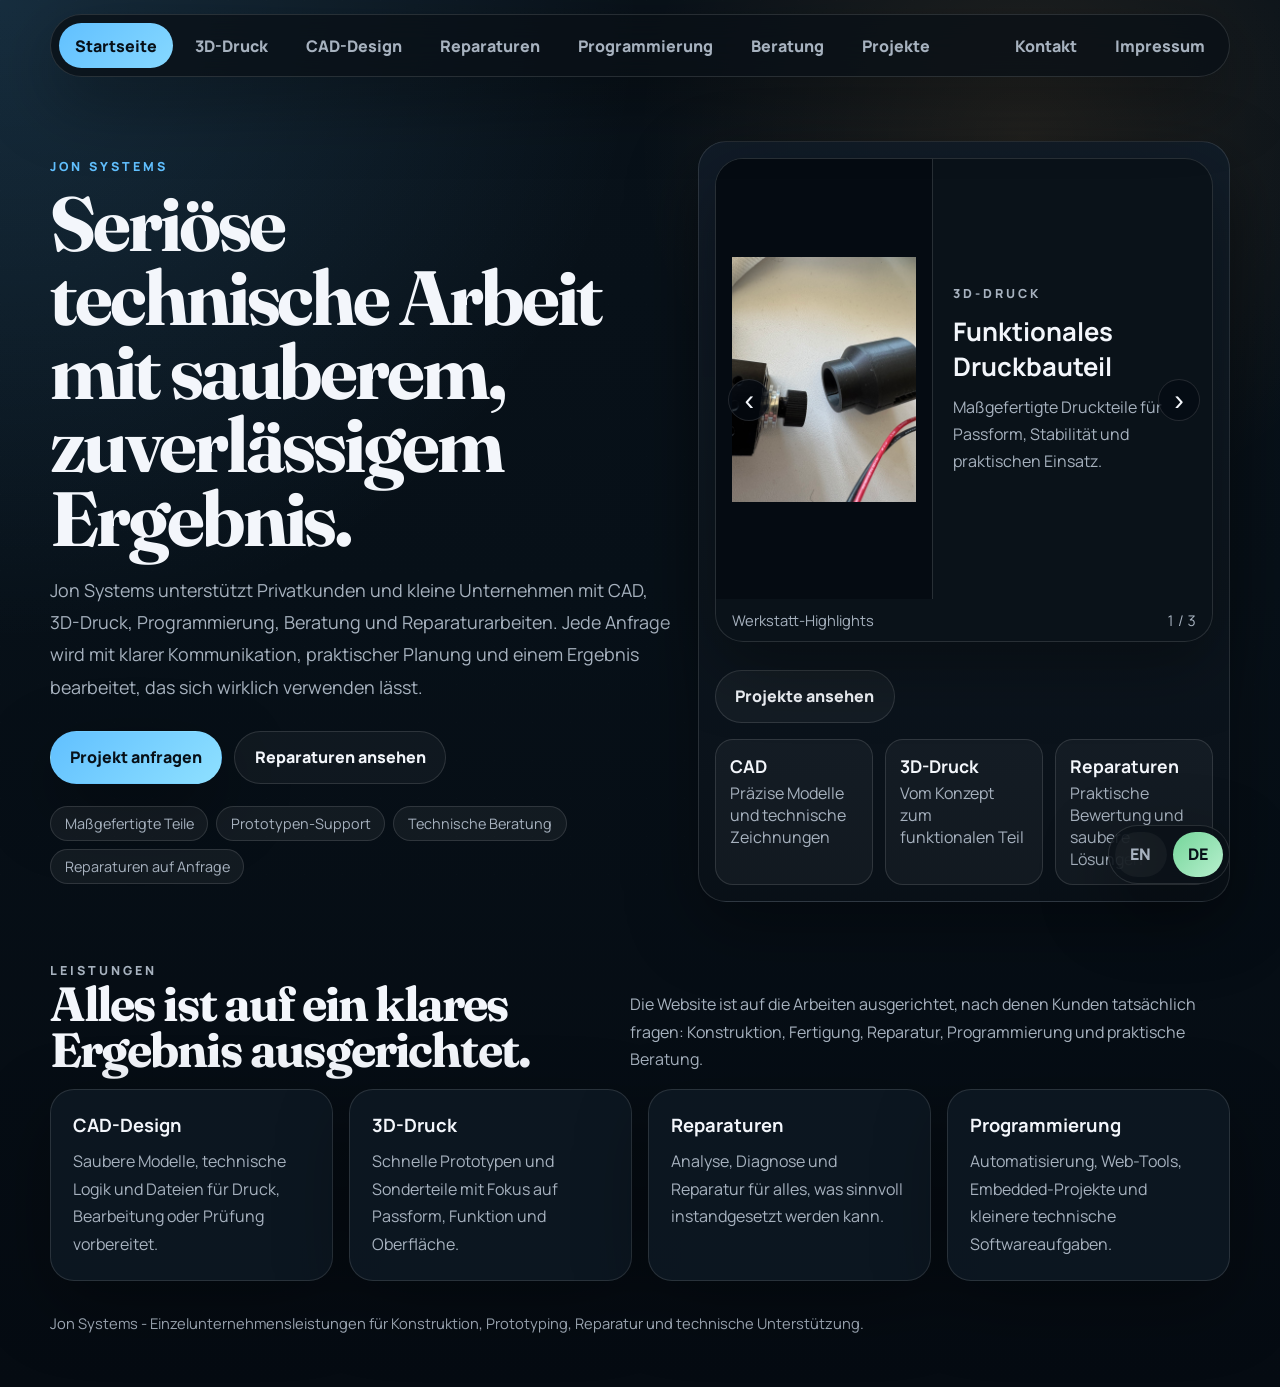
==== jon systems/index.html @ 6ba5d972 "Initial commit Created the website using Github Autopilot" ====
<!DOCTYPE html>
<html lang="en">

<head>
    <meta charset="UTF-8">
    <meta http-equiv="X-UA-Compatible" content="IE=edge">
    <meta name="viewport" content="width=device-width, initial-scale=1.0">
    <title>Jon Systems | CAD, 3D Printing, Programming & Repairs</title>
    <link rel="icon" href="data/img/Jon%20Systems%20logo,%20minimalistisch,%20futuristisch%20(1).png" type="image/png" />
    <link rel="stylesheet" href="style.css" type="text/css">
    <link rel="stylesheet" href="data/navbar.css" type="text/css">
</head>

<body>
    <div data-site-navbar></div>

    <header class="hero">
        <div class="reveal">
            <p class="eyebrow">Jon Systems</p>
            <h1>Serious technical work with a clean, reliable finish.</h1>
            <p class="lead">
                Jon Systems supports private clients and small businesses with CAD, 3D printing, programming,
                consulting, and repair work. Every request is handled with clear communication, practical planning,
                and a result you can actually use.
            </p>
            <div class="actions">
                <a class="button primary" href="contact.html">Request a project</a>
                <a class="button secondary" href="repairs.html">See repairs</a>
            </div>
            <div class="tag-list">
                <span class="tag">Custom parts</span>
                <span class="tag">Prototype support</span>
                <span class="tag">Technical consulting</span>
                <span class="tag">Repairs on request</span>
            </div>
        </div>

        <div class="hero-card panel reveal">
            <div class="carousel carousel--workshop panel" data-carousel data-carousel-interval="3600">
                <div class="carousel-track">
                    <article class="carousel-slide">
                        <div class="workshop-slide">
                            <div class="workshop-slide-image">
                                <img src="data/img/IMG_4523.jpeg" alt="3D printed assembly with two joined sections" loading="lazy">
                            </div>
                            <div class="workshop-slide-text">
                                <p class="eyebrow">3D Printing</p>
                                <h2>Functional printed assembly</h2>
                                <p>Custom printed parts produced for fit, structure, and practical use.</p>
                            </div>
                        </div>
                    </article>
                    <article class="carousel-slide">
                        <div class="workshop-slide">
                            <div class="workshop-slide-image">
                                <img src="data/img/IMG_5173.jpeg" alt="Vehicle engine bay during repair and servicing work" loading="lazy">
                            </div>
                            <div class="workshop-slide-text">
                                <p class="eyebrow">Repairs</p>
                                <h2>Vehicle service and repair</h2>
                                <p>Workshop experience includes inspection and servicing work on cars and mopeds.</p>
                            </div>
                        </div>
                    </article>
                    <article class="carousel-slide">
                        <div class="workshop-slide">
                            <div class="workshop-slide-image">
                                <img src="data/img/CAD-Design.png" alt="CAD model prepared for a print-ready technical part" loading="lazy">
                            </div>
                            <div class="workshop-slide-text">
                                <p class="eyebrow">CAD</p>
                                <h2>Print-ready CAD preparation</h2>
                                <p>Design work is prepared for reliable manufacturing and iteration.</p>
                            </div>
                        </div>
                    </article>
                </div>
                <div class="carousel-meta">
                    <span>Workshop highlights</span>
                    <span data-carousel-position></span>
                </div>
            </div>
            <div class="actions">
                <a class="button secondary" href="projects.html">View projects</a>
            </div>
            <div class="stats">
                <div class="stat">
                    <strong>CAD</strong>
                    <span>Precise models and technical drawings</span>
                </div>
                <div class="stat">
                    <strong>3D Printing</strong>
                    <span>From concept to functional part</span>
                </div>
                <div class="stat">
                    <strong>Repairs</strong>
                    <span>Practical assessment and clean fixes</span>
                </div>
            </div>
        </div>
    </header>

    <main class="page">
        <section class="section reveal">
            <div class="section-header">
                <div>
                    <p class="eyebrow">Services</p>
                    <h2>Everything is built around a clear outcome.</h2>
                </div>
                <p>
                    The website is organized around the work clients actually ask for: design, fabrication, repair,
                    programming, and practical consulting.
                </p>
            </div>

            <div class="grid cards four">
                <article class="card">
                    <h3>CAD Design</h3>
                    <p>Clean models, technical logic, and files prepared for printing, machining, or review.</p>
                </article>
                <article class="card">
                    <h3>3D Printing</h3>
                    <p>Fast prototypes and custom parts with a focus on fit, function, and finish.</p>
                </article>
                <article class="card">
                    <h3>Repairs</h3>
                    <p>Assessment, diagnosis, and repair work for whatever can be restored sensibly.</p>
                </article>
                <article class="card">
                    <h3>Programming</h3>
                    <p>Automation, web tools, embedded projects, and small technical software jobs.</p>
                </article>
            </div>
        </section>
    </main>

    <footer class="footer">
        Jon Systems - individual business services for design, prototyping, repair, and technical support.
    </footer>

    <script src="navbar.js"></script>
    <script src="script.js"></script>
</body>

</html>
---- jon systems/style.css ----
@import url('https://fonts.googleapis.com/css2?family=Fraunces:opsz,wght@9..144,600;9..144,700&family=Manrope:wght@400;500;600;700;800&display=swap');

:root {
    --background: #071018;
    --background-elevated: #0d1721;
    --surface: rgba(14, 25, 36, 0.82);
    --surface-strong: rgba(20, 33, 46, 0.94);
    --text: #f3f6fb;
    --muted: #a7b2bf;
    --accent: #61c0ff;
    --accent-2: #ffb45c;
    --accent-3: #75d69a;
    --border: rgba(255, 255, 255, 0.12);
    --shadow: 0 24px 70px rgba(0, 0, 0, 0.34);
    --max-width: 1180px;
}

* {
    box-sizing: border-box;
}

html {
    scroll-behavior: smooth;
}

body {
    margin: 0;
    min-height: 100vh;
    color: var(--text);
    font-family: 'Manrope', sans-serif;
    background:
        radial-gradient(circle at top left, rgba(97, 192, 255, 0.16), transparent 34%),
        radial-gradient(circle at 80% 10%, rgba(255, 180, 92, 0.11), transparent 24%),
        linear-gradient(180deg, #09121a 0%, #071018 42%, #050b12 100%);
    overflow-x: hidden;
}

body::before {
    content: '';
    position: fixed;
    inset: 0;
    pointer-events: none;
    background-image: linear-gradient(rgba(255, 255, 255, 0.02) 1px, transparent 1px), linear-gradient(90deg, rgba(255, 255, 255, 0.02) 1px, transparent 1px);
    background-size: 38px 38px;
    opacity: 0.35;
}

a {
    color: inherit;
}

img {
    display: block;
    max-width: 100%;
}

main.page,
header.hero {
    width: min(var(--max-width), calc(100% - 32px));
    margin: 0 auto;
}

.hero {
    padding: 64px 0 30px;
    display: grid;
    grid-template-columns: minmax(0, 1.08fr) minmax(320px, 0.92fr);
    gap: 24px;
    align-items: center;
}

.eyebrow {
    margin: 0 0 12px;
    color: var(--accent);
    text-transform: uppercase;
    letter-spacing: 0.24em;
    font-size: 0.78rem;
    font-weight: 800;
}

.hero h1,
.section h2 {
    margin: 0;
    font-family: 'Fraunces', serif;
    letter-spacing: -0.04em;
    line-height: 0.96;
}

.hero h1 {
    font-size: clamp(3rem, 6vw, 5.6rem);
    max-width: 11ch;
}

.section h2 {
    font-size: clamp(2rem, 4vw, 3rem);
}

.lead {
    max-width: 65ch;
    margin: 18px 0 0;
    color: var(--muted);
    font-size: clamp(1.02rem, 1.4vw, 1.15rem);
    line-height: 1.8;
}

.actions {
    margin-top: 28px;
    display: flex;
    flex-wrap: wrap;
    gap: 12px;
}

.button {
    display: inline-flex;
    align-items: center;
    justify-content: center;
    gap: 0.55rem;
    min-height: 48px;
    padding: 0.9rem 1.2rem;
    border-radius: 999px;
    text-decoration: none;
    font-weight: 800;
    border: 1px solid transparent;
    transition: transform 0.2s ease, background 0.2s ease, border-color 0.2s ease, color 0.2s ease;
}

.button:hover {
    transform: translateY(-1px);
}

.button.primary {
    color: #071018;
    background: linear-gradient(135deg, var(--accent), #8ee0ff);
    box-shadow: var(--shadow);
}

.button.secondary {
    color: var(--text);
    background: rgba(255, 255, 255, 0.04);
    border-color: var(--border);
}

.panel {
    background: linear-gradient(180deg, rgba(18, 29, 41, 0.96), rgba(10, 17, 24, 0.88));
    border: 1px solid var(--border);
    border-radius: 28px;
    box-shadow: var(--shadow);
    backdrop-filter: blur(18px);
}

.hero-card {
    padding: 16px;
}

.media {
    overflow: hidden;
    border-radius: 22px;
    min-height: 340px;
    background: #0a1219;
}

.media img {
    width: 100%;
    height: 100%;
    object-fit: cover;
}

.carousel {
    overflow: hidden;
    border-radius: 28px;
    background: #0a1219;
    border: 1px solid var(--border);
    box-shadow: var(--shadow);
    position: relative;
}

.carousel--small {
    min-height: 250px;
}

.carousel--large {
    min-height: 420px;
}

.carousel--workshop {
    min-height: 440px;
    padding: 0;
}

.carousel--projects {
    min-height: 520px;
    padding: 0;
}

.carousel-track {
    position: relative;
    width: 100%;
    height: 100%;
    min-height: inherit;
}

.carousel-slide {
    position: absolute;
    inset: 0;
    display: grid;
    grid-template-rows: 1fr auto;
    opacity: 0;
    transform: scale(1.015);
    transition: opacity 0.7s ease, transform 0.7s ease;
    pointer-events: none;
}

.carousel-slide.is-active {
    opacity: 1;
    transform: scale(1);
    pointer-events: auto;
}

.carousel-slide img {
    width: 100%;
    height: 100%;
    object-fit: cover;
}

.carousel--workshop .carousel-slide {
    display: block;
}

.workshop-slide {
    height: 100%;
    display: grid;
    grid-template-columns: minmax(0, 1.25fr) minmax(280px, 0.75fr);
}

.workshop-slide-image {
    min-height: 300px;
    background: #050b12;
    padding: 16px;
    display: flex;
    align-items: center;
    justify-content: center;
}

.workshop-slide-image img {
    width: 100%;
    height: 100%;
    max-height: 320px;
    object-fit: contain;
}

.workshop-slide-text {
    border-left: 1px solid var(--border);
    padding: 20px;
    display: flex;
    flex-direction: column;
    justify-content: center;
    gap: 10px;
}

.workshop-slide-text h2 {
    margin: 0;
    font-size: clamp(1.45rem, 2vw, 2rem);
}

.workshop-slide-text p {
    margin: 0;
    color: var(--muted);
    line-height: 1.7;
}

.carousel--projects .carousel-slide {
    display: block;
}

.project-slide {
    height: 100%;
    display: grid;
    grid-template-rows: minmax(260px, 1fr) auto;
}

.project-slide-image {
    min-height: 300px;
    padding: 16px;
    background: #050b12;
    display: flex;
    align-items: center;
    justify-content: center;
}

.project-slide-image img {
    width: 100%;
    height: 100%;
    max-height: 330px;
    object-fit: contain;
}

.project-slide-text {
    border-top: 1px solid var(--border);
    padding: 18px 20px 20px;
    display: grid;
    gap: 8px;
    min-height: 178px;
}

.project-slide-text strong {
    font-size: 1.08rem;
}

.project-slide-text p {
    margin: 0;
    color: var(--muted);
    line-height: 1.65;
}

.carousel-caption {
    margin-top: -84px;
    padding: 18px 18px 18px;
    background: linear-gradient(180deg, rgba(5, 11, 18, 0), rgba(5, 11, 18, 0.94) 42%);
    position: relative;
}

.carousel-caption strong {
    display: block;
    margin-bottom: 6px;
    font-size: 1.08rem;
}

.carousel-caption p {
    margin: 0;
    color: var(--muted);
    line-height: 1.7;
}

.carousel-meta {
    display: flex;
    justify-content: space-between;
    align-items: center;
    gap: 12px;
    margin-top: 12px;
    padding: 0 16px 10px;
    color: var(--muted);
    font-size: 0.92rem;
}

.carousel-meta span {
    display: block;
    margin: 0;
    line-height: 1.35;
}

.carousel-controls {
    position: absolute;
    inset: 0;
    display: flex;
    justify-content: space-between;
    align-items: center;
    padding: 0 12px;
    pointer-events: none;
    z-index: 4;
}

.carousel-arrow {
    width: 42px;
    height: 42px;
    display: inline-flex;
    align-items: center;
    justify-content: center;
    border-radius: 999px;
    border: 1px solid var(--border);
    background: rgba(5, 11, 18, 0.72);
    color: var(--text);
    font-size: 1.8rem;
    line-height: 1;
    cursor: pointer;
    pointer-events: auto;
    transition: transform 0.2s ease, background 0.2s ease, border-color 0.2s ease;
}

.carousel-arrow:hover {
    transform: translateY(-1px);
    background: rgba(12, 23, 33, 0.92);
    border-color: rgba(255, 255, 255, 0.26);
}

.carousel-arrow:focus-visible {
    outline: 2px solid var(--accent);
    outline-offset: 2px;
}

.mediaText {
    display: grid;
    place-items: center;
    height: 100%;
    padding: 28px;
}

.mediaText p {
    margin: 0;
    color: var(--muted);
    line-height: 1.7;
}

.mediaText h2,
.mediaText h3 {
    margin: 0 0 12px;
}

.stats {
    margin-top: 16px;
    display: grid;
    grid-template-columns: repeat(3, minmax(0, 1fr));
    gap: 12px;
}

.stat {
    padding: 14px;
    border-radius: 18px;
    border: 1px solid var(--border);
    background: rgba(255, 255, 255, 0.04);
}

.stat strong {
    display: block;
    font-size: 1.1rem;
    margin-bottom: 4px;
}

.stat span,
.muted,
.card p,
.figure-caption,
.note,
.form-note {
    color: var(--muted);
}

.section {
    padding: 28px 0 0;
}

.section-header {
    display: flex;
    justify-content: space-between;
    align-items: end;
    gap: 18px;
    margin-bottom: 16px;
}

.section-header p {
    margin: 0;
    max-width: 60ch;
    color: var(--muted);
    line-height: 1.7;
}

.grid {
    display: grid;
    gap: 16px;
}

.grid.cards {
    grid-template-columns: repeat(3, minmax(0, 1fr));
}

.grid.cards.four {
    grid-template-columns: repeat(4, minmax(0, 1fr));
}

.card {
    padding: 22px;
    border-radius: 24px;
    background: var(--surface);
    border: 1px solid var(--border);
    box-shadow: var(--shadow);
}

.card h3 {
    margin: 0 0 10px;
    font-size: 1.15rem;
}

.card p {
    margin: 0;
    line-height: 1.72;
}

.split {
    display: grid;
    grid-template-columns: minmax(0, 0.9fr) minmax(0, 1.1fr);
    gap: 16px;
    align-items: start;
}

.list {
    margin: 0;
    padding-left: 18px;
    color: var(--muted);
    line-height: 1.8;
}

.gallery {
    display: grid;
    grid-template-columns: repeat(2, minmax(0, 1fr));
    gap: 16px;
}

.photo {
    overflow: hidden;
    border-radius: 24px;
    background: #0a1219;
    border: 1px solid var(--border);
    box-shadow: var(--shadow);
}

.photo img {
    width: 100%;
    aspect-ratio: 16 / 10;
    object-fit: cover;
}

.figure-caption {
    padding: 12px 16px 16px;
    line-height: 1.6;
    font-size: 0.96rem;
}

.tag-list {
    margin-top: 22px;
    display: flex;
    flex-wrap: wrap;
    gap: 8px;
}

.tag {
    display: inline-flex;
    align-items: center;
    min-height: 34px;
    padding: 0.45rem 0.85rem;
    border-radius: 999px;
    background: rgba(255, 255, 255, 0.05);
    border: 1px solid var(--border);
    color: var(--muted);
    font-size: 0.9rem;
}

.contact-grid {
    display: grid;
    grid-template-columns: minmax(0, 0.88fr) minmax(0, 1.12fr);
    gap: 16px;
}

.contact-list {
    display: grid;
    gap: 12px;
}

.contact-item {
    padding: 16px;
    border-radius: 18px;
    background: rgba(255, 255, 255, 0.04);
    border: 1px solid var(--border);
}

.contact-item strong {
    display: block;
    margin-bottom: 6px;
}

.form {
    display: grid;
    gap: 14px;
}

.field-grid {
    display: grid;
    grid-template-columns: repeat(2, minmax(0, 1fr));
    gap: 14px;
}

label {
    display: grid;
    gap: 8px;
    font-size: 0.95rem;
    font-weight: 700;
}

input,
textarea,
select {
    width: 100%;
    border-radius: 16px;
    border: 1px solid var(--border);
    background: rgba(255, 255, 255, 0.05);
    color: var(--text);
    padding: 14px 16px;
    font: inherit;
}

textarea {
    min-height: 160px;
    resize: vertical;
}

input::placeholder,
textarea::placeholder {
    color: #7d8b99;
}

.form-note {
    margin: 0;
    font-size: 0.92rem;
    line-height: 1.6;
}

.footer {
    width: min(var(--max-width), calc(100% - 32px));
    margin: 20px auto 0;
    padding: 12px 0 54px;
    color: var(--muted);
    font-size: 0.92rem;
}

.footer a {
    color: var(--text);
}

.langSwitch {
    display: inline-flex;
    align-items: center;
    gap: 6px;
    margin-left: 8px;
}

.site-language-switch {
    position: fixed;
    top: auto;
    bottom: 16px;
    right: max(16px, calc((100vw - var(--max-width)) / 2));
    z-index: 60;
}

.site-language-switch .langSwitch {
    margin-left: 0;
    padding: 6px;
    border-radius: 999px;
    border: 1px solid var(--border);
    background: rgba(9, 16, 23, 0.78);
    backdrop-filter: blur(16px);
    box-shadow: var(--shadow);
}

.langButton {
    min-height: 42px;
    padding: 0.72rem 0.95rem;
    border-radius: 999px;
    border: 1px solid var(--border);
    background: rgba(255, 255, 255, 0.04);
    color: var(--muted);
    font: inherit;
    font-weight: 800;
    cursor: pointer;
    transition: color 0.2s ease, background 0.2s ease, transform 0.2s ease;
}

.langButton:hover {
    color: var(--text);
    background: rgba(255, 255, 255, 0.06);
    transform: translateY(-1px);
}

.langButton.active {
    color: #071018;
    background: linear-gradient(135deg, var(--accent-3), #b7efce);
    border-color: transparent;
}

[data-carousel-position] {
    font-variant-numeric: tabular-nums;
}

.reveal {
    opacity: 0;
    transform: translateY(18px);
    transition: opacity 0.7s ease, transform 0.7s ease;
}

.reveal.is-visible {
    opacity: 1;
    transform: translateY(0);
}

@media (max-width: 960px) {
    .hero,
    .split,
    .contact-grid,
    .gallery,
    .grid.cards,
    .grid.cards.four,
    .field-grid {
        grid-template-columns: 1fr;
    }

    .hero h1 {
        max-width: none;
    }

    .workshop-slide {
        grid-template-columns: 1fr;
    }

    .workshop-slide-text {
        border-left: 0;
        border-top: 1px solid var(--border);
    }

    .section-header {
        flex-direction: column;
        align-items: start;
    }
}

@media (max-width: 700px) {
    main.page,
    header.hero,
    .footer {
        width: min(var(--max-width), calc(100% - 20px));
    }

    .hero {
        padding-top: 42px;
    }

    .stats {
        grid-template-columns: 1fr;
    }

    .media {
        min-height: 260px;
    }

    .carousel--large {
        min-height: 320px;
    }

    .carousel--small {
        min-height: 210px;
    }

    .carousel--workshop {
        min-height: 480px;
    }

    .workshop-slide-image {
        min-height: 240px;
    }

    .workshop-slide-image img {
        max-height: 250px;
    }

    .carousel--projects {
        min-height: 600px;
    }

    .project-slide {
        grid-template-rows: minmax(220px, auto) auto;
    }

    .project-slide-image {
        min-height: 220px;
    }

    .project-slide-image img {
        max-height: 240px;
    }

    .project-slide-text {
        min-height: 210px;
    }

    .carousel-caption {
        margin-top: 0;
        padding: 14px 16px 16px;
        background: rgba(5, 11, 18, 0.94);
    }

    .carousel-controls {
        padding: 0 8px;
    }

    .carousel-arrow {
        width: 36px;
        height: 36px;
        font-size: 1.5rem;
    }

    .site-language-switch {
        top: auto;
        bottom: 16px;
        right: 16px;
    }
}
---- jon systems/data/navbar.css ----
nav {
    position: sticky;
    top: 14px;
    z-index: 50;
    width: min(var(--max-width), calc(100% - 32px));
    margin: 14px auto 0;
}

nav .nav {
    display: flex;
    flex-wrap: wrap;
    align-items: center;
    gap: 6px;
    padding: 8px;
    border-radius: 999px;
    border: 1px solid var(--border);
    background: rgba(9, 16, 23, 0.78);
    backdrop-filter: blur(16px);
    box-shadow: var(--shadow);
}

nav a {
    display: inline-flex;
    align-items: center;
    justify-content: center;
    min-height: 42px;
    padding: 0.72rem 1rem;
    border-radius: 999px;
    text-decoration: none;
    color: var(--muted);
    font-weight: 800;
    transition: color 0.2s ease, background 0.2s ease, transform 0.2s ease;
}

nav a:hover {
    color: var(--text);
    background: rgba(255, 255, 255, 0.06);
    transform: translateY(-1px);
}

nav a.active {
    color: #071018;
    background: linear-gradient(135deg, var(--accent), #86d8ff);
}

.rightSide {
    margin-left: auto;
    display: flex;
    flex-wrap: wrap;
    gap: 6px;
}

.langSwitch {
    margin-left: 8px;
    display: inline-flex;
    gap: 6px;
}

.langButton {
    border: 0;
}

@media (max-width: 900px) {
    nav {
        top: 10px;
        width: min(var(--max-width), calc(100% - 20px));
    }

    nav .nav {
        border-radius: 28px;
    }

    .rightSide {
        margin-left: 0;
    }

    .langSwitch {
        margin-left: 0;
    }

    nav a {
        flex: 1 1 140px;
    }
}
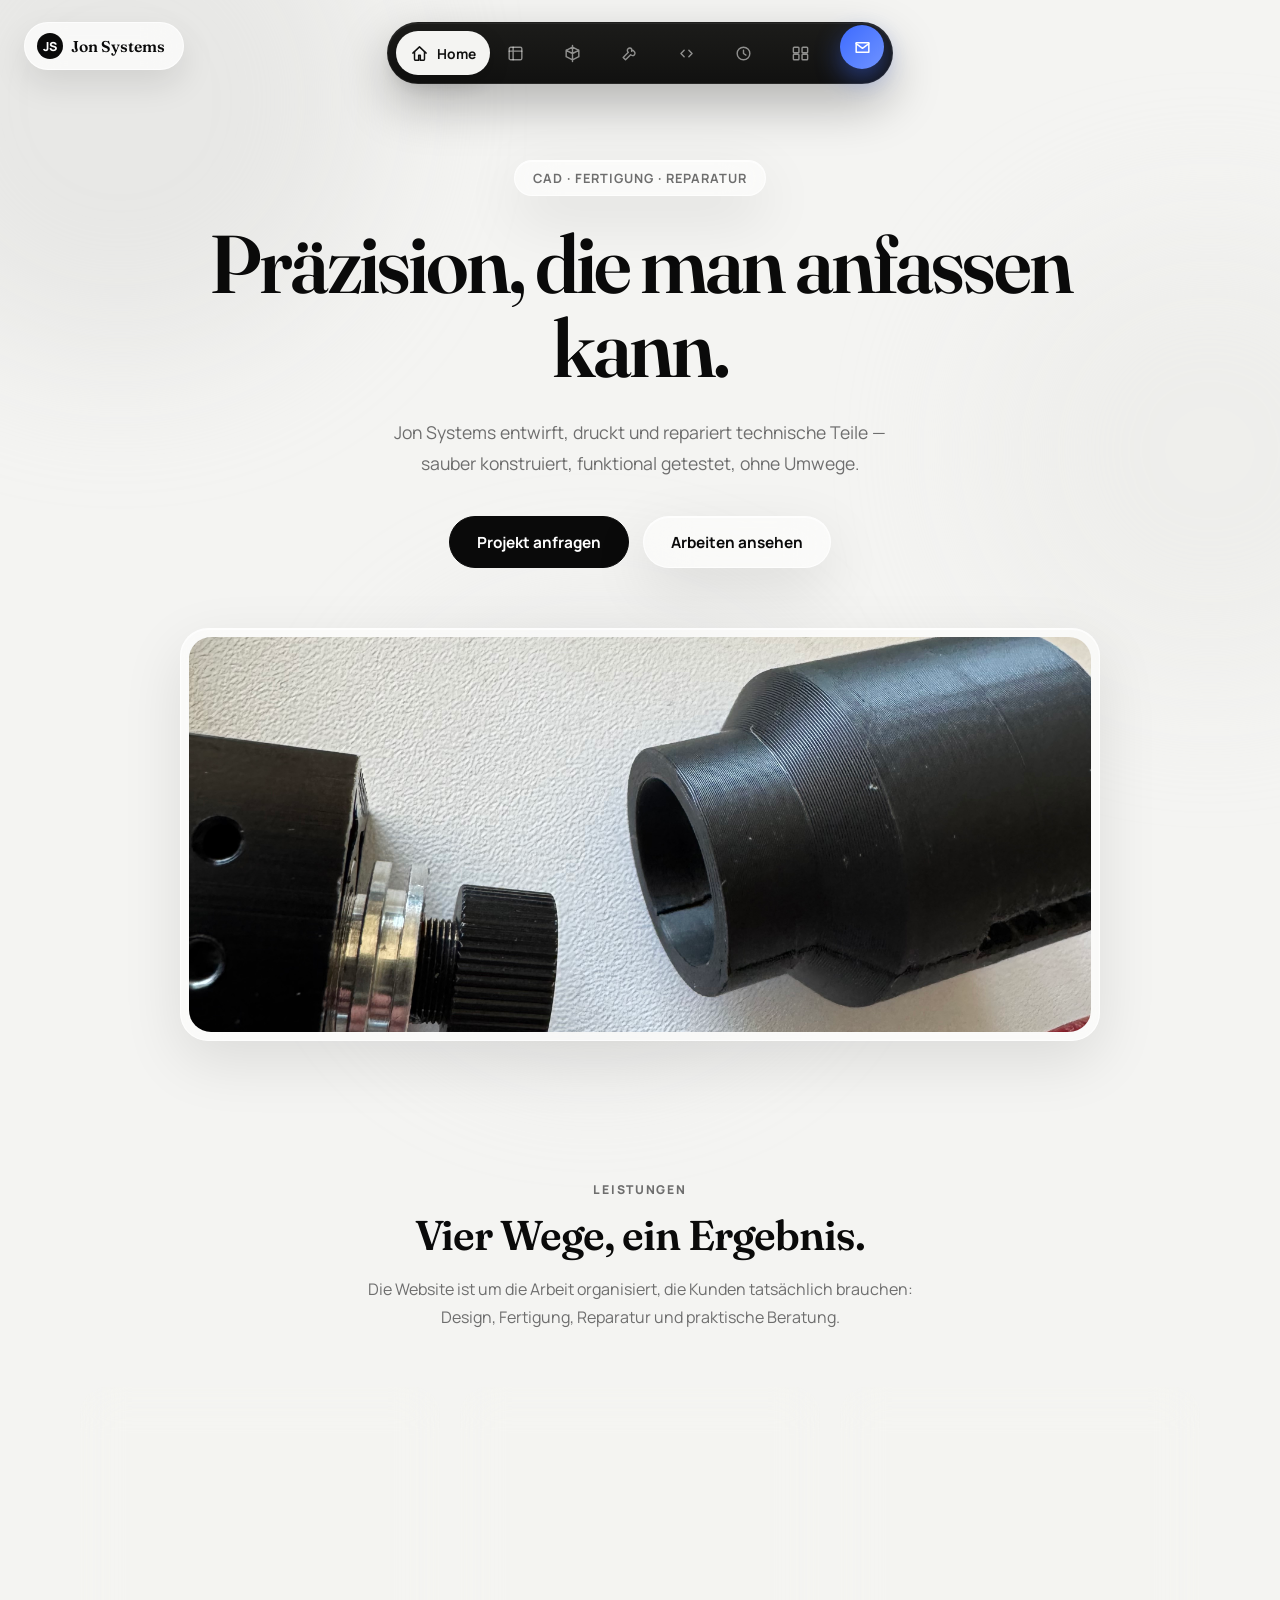
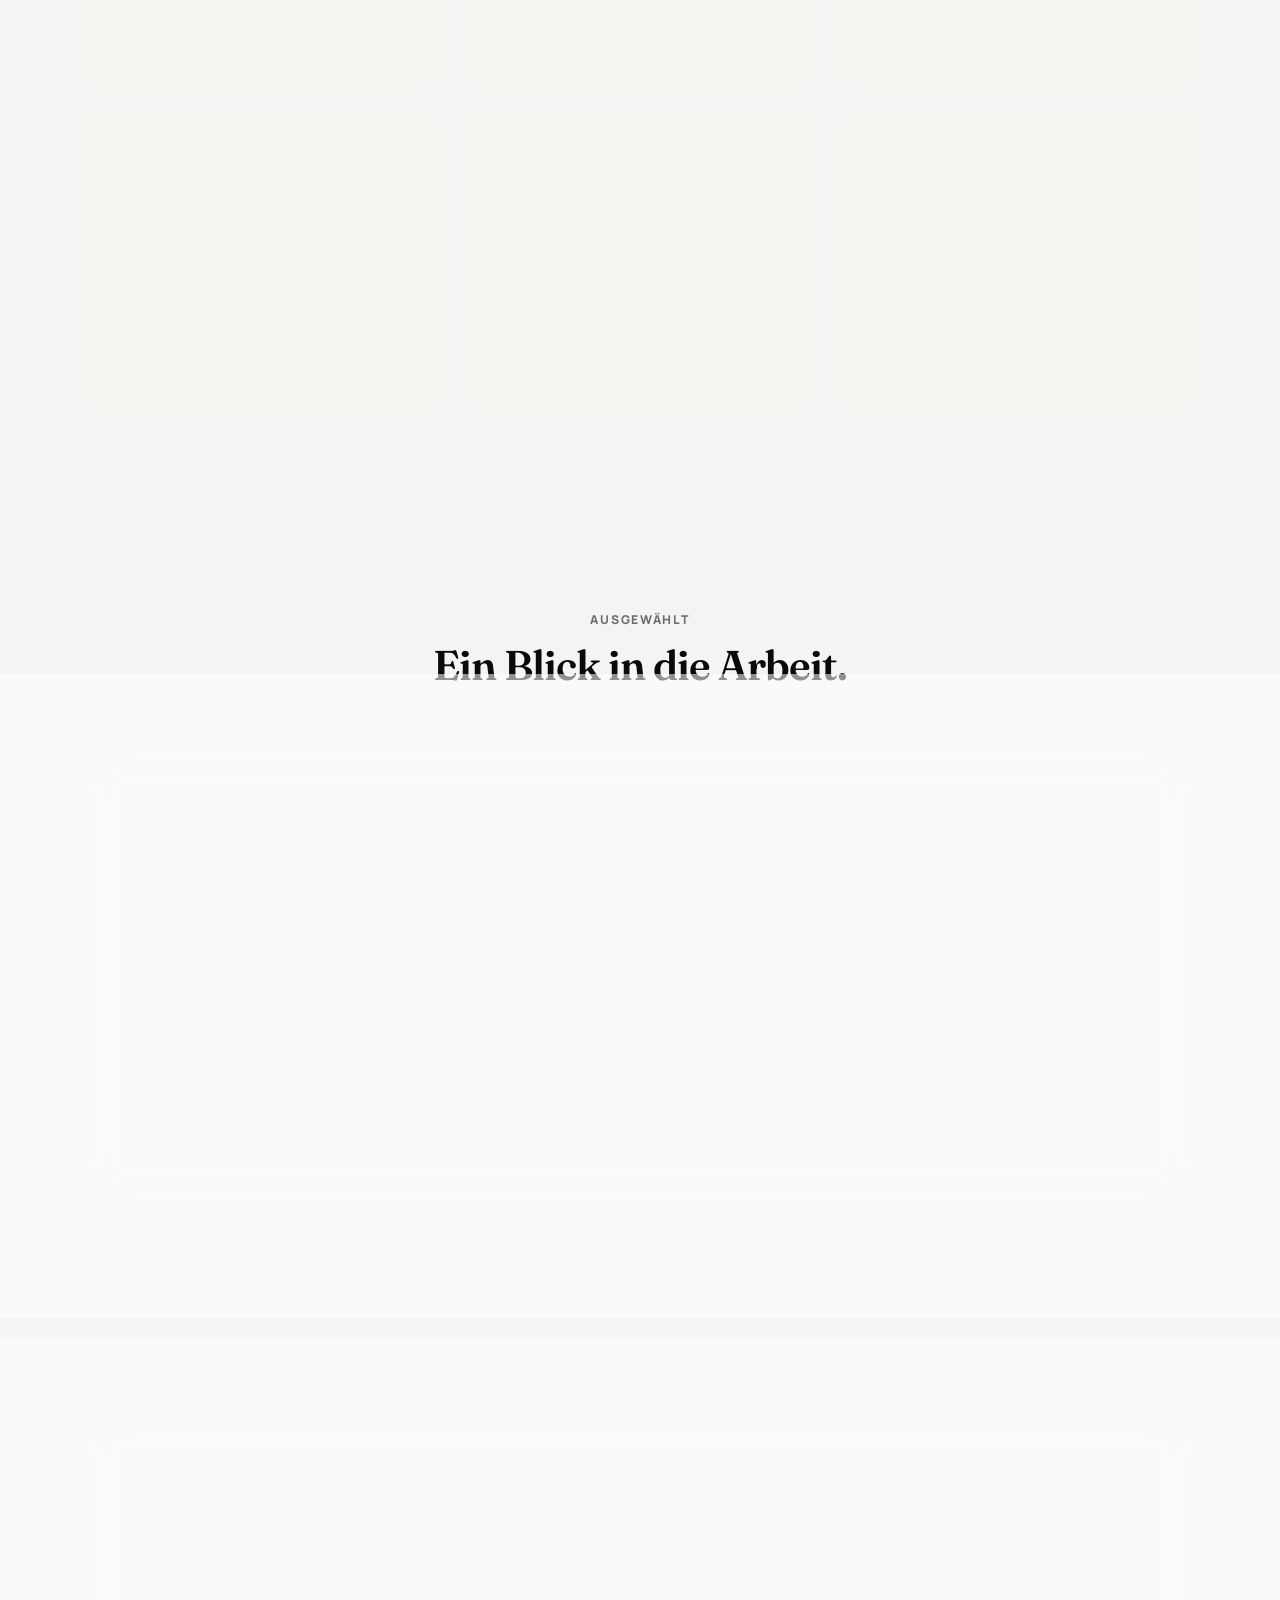
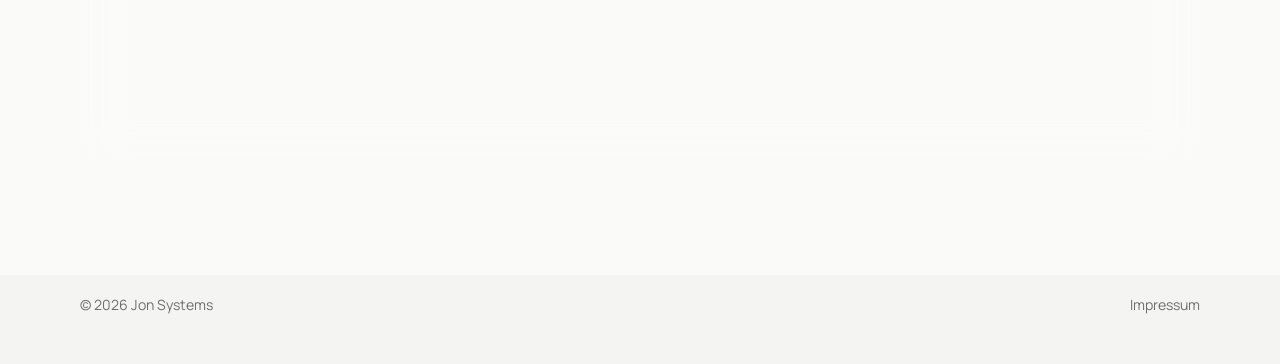
==== commit 2414ca99: "Neues Liquid-Glass-Design mit Icon-Navbar für alle Seiten" ====
--- a/jon systems/index.html
+++ b/jon systems/index.html
@@ -1,145 +1,164 @@
 <!DOCTYPE html>
-<html lang="en">
+<html lang="de">
+<head>
+<meta charset="UTF-8">
+<meta name="viewport" content="width=device-width, initial-scale=1.0">
+<title>Jon Systems — CAD, Fertigung & Reparatur</title>
+<link rel="icon" href="data/img/Jon%20Systems%20logo%2C%20minimalistisch%2C%20futuristisch%20(1).png" type="image/png">
+<link rel="preconnect" href="https://fonts.googleapis.com">
+<link rel="stylesheet" href="site.css">
+</head>
+<body data-page="home">
 
-<head>
-    <meta charset="UTF-8">
-    <meta http-equiv="X-UA-Compatible" content="IE=edge">
-    <meta name="viewport" content="width=device-width, initial-scale=1.0">
-    <title>Jon Systems | CAD, 3D Printing, Programming & Repairs</title>
-    <link rel="icon" href="data/img/Jon%20Systems%20logo,%20minimalistisch,%20futuristisch%20(1).png" type="image/png" />
-    <link rel="stylesheet" href="style.css" type="text/css">
-    <link rel="stylesheet" href="data/navbar.css" type="text/css">
-</head>
+  <a class="nav-logo" href="index.html">
+    <span class="mark">JS</span>
+    Jon Systems
+  </a>
 
-<body>
-    <div data-site-navbar></div>
+  <div class="navstage">
+    <div class="navstack">
+      <div class="layer layer-blue"></div>
+      <div class="layer layer-white"></div>
+      <nav class="navbar">
+        <a class="nav-link" href="index.html" data-page="home">
+          <svg viewBox="0 0 24 24"><path d="M4 11.5 12 4l8 7.5"/><path d="M6 10v9a1 1 0 0 0 1 1h4v-6h2v6h4a1 1 0 0 0 1-1v-9"/></svg>
+          <span class="label">Home</span>
+        </a>
+        <a class="nav-link" href="cadDesign.html" data-page="cad">
+          <svg viewBox="0 0 24 24"><rect x="4" y="4" width="16" height="16" rx="2"/><path d="M4 9h16M9 4v16"/></svg>
+          <span class="label">CAD</span>
+        </a>
+        <a class="nav-link" href="3dPrinting.html" data-page="printing">
+          <svg viewBox="0 0 24 24"><path d="M12 2v20M4 8l8-4 8 4M4 8v8l8 4 8-4V8M4 8l8 4 8-4"/></svg>
+          <span class="label">3D-Druck</span>
+        </a>
+        <a class="nav-link" href="repairs.html" data-page="repairs">
+          <svg viewBox="0 0 24 24"><path d="M14.7 6.3a3 3 0 1 0-4.2 4.2L4 17l3 3 6.5-6.5a3 3 0 1 0 4.2-4.2l-1.5-1.5-1.5 1.5z"/></svg>
+          <span class="label">Reparatur</span>
+        </a>
+        <a class="nav-link" href="programming.html" data-page="programming">
+          <svg viewBox="0 0 24 24"><path d="m9 8-4 4 4 4M15 8l4 4-4 4"/></svg>
+          <span class="label">Code</span>
+        </a>
+        <a class="nav-link" href="consulting.html" data-page="consulting">
+          <svg viewBox="0 0 24 24"><circle cx="12" cy="12" r="8"/><path d="M12 8v4l3 2"/></svg>
+          <span class="label">Beratung</span>
+        </a>
+        <a class="nav-link" href="projects.html" data-page="projects">
+          <svg viewBox="0 0 24 24"><rect x="3" y="4" width="7" height="7" rx="1"/><rect x="14" y="4" width="7" height="7" rx="1"/><rect x="3" y="13" width="7" height="7" rx="1"/><rect x="14" y="13" width="7" height="7" rx="1"/></svg>
+          <span class="label">Projekte</span>
+        </a>
+        <a class="nav-cta-orb" href="contact.html" data-tip="Kontakt">
+          <svg viewBox="0 0 24 24"><path d="M4 6h16v12H4z"/><path d="m4 7 8 6 8-6"/></svg>
+        </a>
+      </nav>
+    </div>
+  </div>
 
-    <header class="hero">
-        <div class="reveal">
-            <p class="eyebrow">Jon Systems</p>
-            <h1>Serious technical work with a clean, reliable finish.</h1>
-            <p class="lead">
-                Jon Systems supports private clients and small businesses with CAD, 3D printing, programming,
-                consulting, and repair work. Every request is handled with clear communication, practical planning,
-                and a result you can actually use.
-            </p>
-            <div class="actions">
-                <a class="button primary" href="contact.html">Request a project</a>
-                <a class="button secondary" href="repairs.html">See repairs</a>
-            </div>
-            <div class="tag-list">
-                <span class="tag">Custom parts</span>
-                <span class="tag">Prototype support</span>
-                <span class="tag">Technical consulting</span>
-                <span class="tag">Repairs on request</span>
-            </div>
+  <div class="blob blob-1"></div>
+  <div class="blob blob-2"></div>
+  <div class="blob blob-3"></div>
+
+  <header class="wrap hero">
+    <span class="eyebrow glass pop">CAD · Fertigung · Reparatur</span>
+    <h1>Präzision, die man anfassen kann.</h1>
+    <p class="lead">
+      Jon Systems entwirft, druckt und repariert technische Teile —
+      sauber konstruiert, funktional getestet, ohne Umwege.
+    </p>
+    <div class="actions">
+      <a class="button primary" href="contact.html">Projekt anfragen</a>
+      <a class="button secondary glass pop" href="projects.html">Arbeiten ansehen</a>
+    </div>
+
+    <div class="hero-panel glass pop reveal">
+      <div class="hero-panel-inner">
+        <img src="data/img/IMG_4523.jpeg" alt="Individuell gedrucktes 3D-Bauteil von Jon Systems">
+      </div>
+    </div>
+  </header>
+
+  <main>
+    <section class="wrap section" id="services">
+      <div class="section-head">
+        <span class="kicker">Leistungen</span>
+        <h2>Vier Wege, ein Ergebnis.</h2>
+        <p>Die Website ist um die Arbeit organisiert, die Kunden tatsächlich brauchen: Design, Fertigung, Reparatur und praktische Beratung.</p>
+      </div>
+      <div class="grid cols-3">
+        <div class="card glass pop reveal">
+          <div class="icon">01</div>
+          <h3>CAD Design</h3>
+          <p>Saubere Modelle und technische Logik, vorbereitet für Druck, Bearbeitung oder Prüfung.</p>
+          <a class="card-link" href="cadDesign.html">Mehr erfahren →</a>
         </div>
+        <div class="card glass pop reveal">
+          <div class="icon">02</div>
+          <h3>3D-Druck</h3>
+          <p>Schnelle Prototypen und individuelle Teile mit Fokus auf Passform, Funktion und Finish.</p>
+          <a class="card-link" href="3dPrinting.html">Mehr erfahren →</a>
+        </div>
+        <div class="card glass pop reveal">
+          <div class="icon">03</div>
+          <h3>Reparatur</h3>
+          <p>Bewertung, Diagnose und Instandsetzung für alles, was sich sinnvoll retten lässt.</p>
+          <a class="card-link" href="repairs.html">Mehr erfahren →</a>
+        </div>
+        <div class="card glass pop reveal">
+          <div class="icon">04</div>
+          <h3>Programmierung</h3>
+          <p>Automatisierung, Web-Tools, Embedded-Projekte und kleine technische Softwarejobs.</p>
+          <a class="card-link" href="programming.html">Mehr erfahren →</a>
+        </div>
+        <div class="card glass pop reveal">
+          <div class="icon">05</div>
+          <h3>Beratung</h3>
+          <p>Weniger Unsicherheit, mehr Richtung — eine klare Empfehlung statt generischer Ratschläge.</p>
+          <a class="card-link" href="consulting.html">Mehr erfahren →</a>
+        </div>
+        <div class="card glass pop reveal">
+          <div class="icon">06</div>
+          <h3>Projekte</h3>
+          <p>Eine Auswahl abgeschlossener Arbeiten aus CAD, Druck, Reparatur und Installation.</p>
+          <a class="card-link" href="projects.html">Mehr erfahren →</a>
+        </div>
+      </div>
+    </section>
 
-        <div class="hero-card panel reveal">
-            <div class="carousel carousel--workshop panel" data-carousel data-carousel-interval="3600">
-                <div class="carousel-track">
-                    <article class="carousel-slide">
-                        <div class="workshop-slide">
-                            <div class="workshop-slide-image">
-                                <img src="data/img/IMG_4523.jpeg" alt="3D printed assembly with two joined sections" loading="lazy">
-                            </div>
-                            <div class="workshop-slide-text">
-                                <p class="eyebrow">3D Printing</p>
-                                <h2>Functional printed assembly</h2>
-                                <p>Custom printed parts produced for fit, structure, and practical use.</p>
-                            </div>
-                        </div>
-                    </article>
-                    <article class="carousel-slide">
-                        <div class="workshop-slide">
-                            <div class="workshop-slide-image">
-                                <img src="data/img/IMG_5173.jpeg" alt="Vehicle engine bay during repair and servicing work" loading="lazy">
-                            </div>
-                            <div class="workshop-slide-text">
-                                <p class="eyebrow">Repairs</p>
-                                <h2>Vehicle service and repair</h2>
-                                <p>Workshop experience includes inspection and servicing work on cars and mopeds.</p>
-                            </div>
-                        </div>
-                    </article>
-                    <article class="carousel-slide">
-                        <div class="workshop-slide">
-                            <div class="workshop-slide-image">
-                                <img src="data/img/CAD-Design.png" alt="CAD model prepared for a print-ready technical part" loading="lazy">
-                            </div>
-                            <div class="workshop-slide-text">
-                                <p class="eyebrow">CAD</p>
-                                <h2>Print-ready CAD preparation</h2>
-                                <p>Design work is prepared for reliable manufacturing and iteration.</p>
-                            </div>
-                        </div>
-                    </article>
-                </div>
-                <div class="carousel-meta">
-                    <span>Workshop highlights</span>
-                    <span data-carousel-position></span>
-                </div>
-            </div>
-            <div class="actions">
-                <a class="button secondary" href="projects.html">View projects</a>
-            </div>
-            <div class="stats">
-                <div class="stat">
-                    <strong>CAD</strong>
-                    <span>Precise models and technical drawings</span>
-                </div>
-                <div class="stat">
-                    <strong>3D Printing</strong>
-                    <span>From concept to functional part</span>
-                </div>
-                <div class="stat">
-                    <strong>Repairs</strong>
-                    <span>Practical assessment and clean fixes</span>
-                </div>
-            </div>
+    <section class="wrap section" id="work">
+      <div class="section-head">
+        <span class="kicker">Ausgewählt</span>
+        <h2>Ein Blick in die Arbeit.</h2>
+      </div>
+      <div class="feature glass pop reveal">
+        <div class="feature-media">
+          <img src="data/img/CAD-Design.png" alt="CAD-Modell einer Windturbinen-Schaufel">
         </div>
-    </header>
+        <div class="feature-text">
+          <span class="tag">Projekt</span>
+          <h3>CAD-Design einer Windturbinen-Schaufel</h3>
+          <p>Entwicklung einer Rotorschaufel mit optimierten aerodynamischen Eigenschaften und struktureller Stabilität — sauber dimensioniert, praxisnah umgesetzt.</p>
+          <a class="button secondary" href="projects.html">Alle Projekte ansehen</a>
+        </div>
+      </div>
+    </section>
 
-    <main class="page">
-        <section class="section reveal">
-            <div class="section-header">
-                <div>
-                    <p class="eyebrow">Services</p>
-                    <h2>Everything is built around a clear outcome.</h2>
-                </div>
-                <p>
-                    The website is organized around the work clients actually ask for: design, fabrication, repair,
-                    programming, and practical consulting.
-                </p>
-            </div>
+    <section class="wrap section" id="contact">
+      <div class="cta-panel glass pop reveal">
+        <h2>Bereit für ein Projekt?</h2>
+        <p>Kurze Nachricht genügt — Skizze, Foto oder ein paar Sätze zur Idee reichen für den ersten Schritt.</p>
+        <div class="actions">
+          <a class="button primary" href="contact.html">Kontakt aufnehmen</a>
+        </div>
+      </div>
+    </section>
+  </main>
 
-            <div class="grid cards four">
-                <article class="card">
-                    <h3>CAD Design</h3>
-                    <p>Clean models, technical logic, and files prepared for printing, machining, or review.</p>
-                </article>
-                <article class="card">
-                    <h3>3D Printing</h3>
-                    <p>Fast prototypes and custom parts with a focus on fit, function, and finish.</p>
-                </article>
-                <article class="card">
-                    <h3>Repairs</h3>
-                    <p>Assessment, diagnosis, and repair work for whatever can be restored sensibly.</p>
-                </article>
-                <article class="card">
-                    <h3>Programming</h3>
-                    <p>Automation, web tools, embedded projects, and small technical software jobs.</p>
-                </article>
-            </div>
-        </section>
-    </main>
+  <footer class="wrap footer">
+    <span>© 2026 Jon Systems</span>
+    <span><a href="impressum.html">Impressum</a></span>
+  </footer>
 
-    <footer class="footer">
-        Jon Systems - individual business services for design, prototyping, repair, and technical support.
-    </footer>
-
-    <script src="navbar.js"></script>
-    <script src="script.js"></script>
+  <script src="site.js"></script>
 </body>
-
-</html>+</html>
--- a/jon systems/site.css
+++ b/jon systems/site.css
@@ -0,0 +1,409 @@
+@import url('https://fonts.googleapis.com/css2?family=Fraunces:opsz,wght@9..144,500;9..144,600;9..144,700&family=Manrope:wght@400;500;600;700;800&display=swap');
+
+:root{
+  --bg:#f4f4f2;
+  --ink:#0a0a0a;
+  --muted:#6e6e6e;
+  --glass-bg:rgba(255,255,255,0.55);
+  --glass-border:rgba(255,255,255,0.7);
+  --glass-shadow:0 20px 60px rgba(0,0,0,0.10), inset 0 1px 0 rgba(255,255,255,0.7);
+  --pop-ease:cubic-bezier(0.34, 1.56, 0.64, 1);
+  --max-width:1120px;
+  --nav-dark:#111110;
+  --nav-dark-2:#1c1c1a;
+  --nav-active-bg:#f4f4f2;
+  --nav-icon-muted:rgba(244,244,242,0.55);
+  --nav-blue:#3d6bff;
+}
+*{box-sizing:border-box;}
+html{scroll-behavior:smooth;}
+body{
+  margin:0;
+  background:var(--bg);
+  color:var(--ink);
+  font-family:'Manrope',sans-serif;
+  overflow-x:hidden;
+  -webkit-font-smoothing:antialiased;
+}
+a{ color:inherit; }
+img{ display:block; max-width:100%; }
+::selection{ background:var(--ink); color:#fff; }
+
+/* ---------- ambient blobs ---------- */
+.blob{ position:fixed; border-radius:50%; filter:blur(70px); z-index:0; opacity:.5; pointer-events:none; }
+.blob-1{ width:520px; height:520px; top:-160px; left:-140px; background:#dcdcda; }
+.blob-2{ width:460px; height:460px; top:220px; right:-160px; background:#e9e9e6; }
+.blob-3{ width:420px; height:420px; bottom:-140px; left:30%; background:#dedede; }
+
+.wrap{ position:relative; z-index:1; width:min(var(--max-width), calc(100% - 40px)); margin:0 auto; }
+
+/* ---------- glass base ---------- */
+.glass{
+  background:var(--glass-bg);
+  backdrop-filter:blur(22px) saturate(160%);
+  -webkit-backdrop-filter:blur(22px) saturate(160%);
+  border:1px solid var(--glass-border);
+  box-shadow:var(--glass-shadow);
+  border-radius:28px;
+  position:relative;
+  overflow:hidden;
+}
+.glass::before{
+  content:'';
+  position:absolute; inset:0; pointer-events:none;
+  background:radial-gradient(320px 320px at var(--mx,50%) var(--my,20%), rgba(255,255,255,0.55), transparent 60%);
+  opacity:0; transition:opacity .4s ease;
+}
+.glass:hover::before{ opacity:1; }
+
+.pop{ transition:transform .4s var(--pop-ease), box-shadow .4s ease; }
+.pop:hover{ transform:translateY(-6px) scale(1.015); box-shadow:0 28px 70px rgba(0,0,0,0.14), inset 0 1px 0 rgba(255,255,255,0.8); }
+
+/* =========================================================
+   NAVBAR — floating stacked-pill icon design
+   ========================================================= */
+.navstage{
+  position:fixed; top:22px; left:0; right:0; z-index:80;
+  display:flex; justify-content:center; pointer-events:none;
+}
+.navstack{ position:relative; pointer-events:auto; }
+
+.navstack .layer{
+  position:absolute; inset:0;
+  border-radius:999px;
+  z-index:1;
+  opacity:0;
+  animation-duration:1.1s;
+  animation-timing-function:cubic-bezier(0.22, 1, 0.36, 1);
+  animation-fill-mode:forwards;
+}
+.navstack .layer-blue{
+  background:linear-gradient(135deg,#3d6bff,#6f93ff);
+  animation-name:layerSettleBlue;
+  animation-delay:.05s;
+}
+.navstack .layer-white{
+  background:rgba(255,255,255,0.92);
+  animation-name:layerSettleWhite;
+  animation-delay:.12s;
+}
+@keyframes layerSettleBlue{
+  0%{ opacity:0; transform:translateY(0) rotate(0deg) scale(1); }
+  35%{ opacity:.85; transform:translateY(16px) rotate(-3deg) scale(0.96); }
+  100%{ opacity:0; transform:translateY(0) rotate(0deg) scale(1); }
+}
+@keyframes layerSettleWhite{
+  0%{ opacity:0; transform:translateY(0) rotate(0deg) scale(1); }
+  35%{ opacity:.9; transform:translateY(9px) rotate(3deg) scale(0.98); }
+  100%{ opacity:0; transform:translateY(0) rotate(0deg) scale(1); }
+}
+
+.navbar{
+  position:relative; z-index:2;
+  display:flex; align-items:center; gap:2px;
+  padding:8px;
+  border-radius:999px;
+  background:linear-gradient(180deg, var(--nav-dark-2), var(--nav-dark));
+  box-shadow:0 20px 50px rgba(0,0,0,0.28), inset 0 1px 0 rgba(255,255,255,0.06);
+  border:1px solid rgba(255,255,255,0.06);
+}
+
+.navbar a.nav-link{
+  position:relative;
+  display:flex; align-items:center; gap:8px;
+  height:44px; padding:0 14px;
+  border-radius:999px;
+  text-decoration:none;
+  color:var(--nav-icon-muted);
+  font-weight:700; font-size:0.86rem;
+  white-space:nowrap;
+  transition:color .35s ease, background .35s var(--pop-ease), padding .35s var(--pop-ease), transform .3s ease;
+}
+.navbar a.nav-link svg{
+  width:19px; height:19px; flex:none;
+  stroke:currentColor; fill:none; stroke-width:1.8;
+  stroke-linecap:round; stroke-linejoin:round;
+  transition:transform .35s var(--pop-ease);
+}
+.navbar a.nav-link .label{
+  max-width:0; overflow:hidden;
+  opacity:0;
+  transition:max-width .35s var(--pop-ease), opacity .25s ease;
+}
+.navbar a.nav-link:hover{
+  color:#fff;
+  background:rgba(255,255,255,0.08);
+  transform:translateY(-2px);
+}
+.navbar a.nav-link:hover svg{ transform:scale(1.12); }
+.navbar a.nav-link.active{
+  color:var(--nav-dark);
+  background:var(--nav-active-bg);
+  box-shadow:0 8px 20px rgba(0,0,0,0.18);
+}
+.navbar a.nav-link.active .label{ max-width:140px; opacity:1; }
+.navbar a.nav-link.active svg{ transform:scale(1.05); }
+
+.navbar .nav-cta-orb{
+  position:relative;
+  margin-left:6px;
+  width:44px; height:44px;
+  display:flex; align-items:center; justify-content:center;
+  border-radius:50%;
+  background:linear-gradient(135deg, var(--nav-blue), #6f93ff);
+  color:#fff;
+  text-decoration:none;
+  box-shadow:0 10px 26px rgba(61,107,255,0.45);
+  transform:translateY(-6px);
+  transition:transform .4s var(--pop-ease), box-shadow .4s ease;
+}
+.navbar .nav-cta-orb svg{
+  width:19px; height:19px;
+  stroke:#fff; fill:none; stroke-width:1.9;
+  stroke-linecap:round; stroke-linejoin:round;
+}
+.navbar .nav-cta-orb:hover{
+  transform:translateY(-10px) scale(1.06);
+  box-shadow:0 16px 34px rgba(61,107,255,0.55);
+}
+.navbar .nav-cta-orb::after{
+  content:attr(data-tip);
+  position:absolute; top:120%; left:50%; transform:translateX(-50%) translateY(4px);
+  background:var(--nav-dark); color:#fff;
+  font-size:0.72rem; font-weight:700; white-space:nowrap;
+  padding:6px 10px; border-radius:8px;
+  opacity:0; pointer-events:none;
+  transition:opacity .25s ease, transform .25s ease;
+}
+.navbar .nav-cta-orb:hover::after{ opacity:1; transform:translateX(-50%) translateY(0); }
+
+.nav-logo{
+  position:fixed; top:22px; left:24px; z-index:81;
+  display:none;
+  align-items:center; gap:8px;
+  padding:10px 18px 10px 12px;
+  border-radius:999px;
+  background:rgba(255,255,255,0.7);
+  backdrop-filter:blur(18px) saturate(160%);
+  -webkit-backdrop-filter:blur(18px) saturate(160%);
+  border:1px solid rgba(255,255,255,0.7);
+  box-shadow:0 14px 34px rgba(0,0,0,0.10);
+  text-decoration:none; color:var(--ink);
+  font-family:'Fraunces',serif; font-weight:600; font-size:0.98rem;
+}
+.nav-logo .mark{
+  width:26px; height:26px; border-radius:50%;
+  background:var(--ink); color:#fff;
+  display:flex; align-items:center; justify-content:center;
+  font-family:'Manrope',sans-serif; font-weight:800; font-size:0.78rem;
+}
+@media(min-width:980px){ .nav-logo{ display:flex; } }
+
+@media(max-width:860px){
+  .navbar a.nav-link{ padding:0 11px; height:42px; }
+  .navbar a.nav-link .label{ display:none; }
+  .navbar a.nav-link.active{ padding:0 16px; }
+  .navbar a.nav-link.active .label{ display:inline; max-width:100px; }
+}
+@media(max-width:620px){
+  .navstage{ top:14px; }
+  .navbar{ gap:0; padding:6px; }
+  .navbar a.nav-link{ padding:0 9px; height:40px; }
+  .navbar .nav-cta-orb{ width:40px; height:40px; margin-left:4px; }
+}
+
+/* ---------- hero (home, large) ---------- */
+.hero{ padding:160px 0 40px; text-align:center; }
+.eyebrow{
+  display:inline-flex; align-items:center; gap:8px; margin:0 0 26px;
+  padding:0.5rem 1.1rem; border-radius:999px;
+  color:var(--muted); font-weight:700; font-size:0.8rem; letter-spacing:0.08em; text-transform:uppercase;
+}
+.hero h1{
+  margin:0 auto; max-width:17ch;
+  font-family:'Fraunces',serif; font-weight:600; letter-spacing:-0.035em; line-height:1.03;
+  font-size:clamp(2.6rem, 6.4vw, 5.2rem);
+}
+.hero .lead{
+  max-width:46ch; margin:26px auto 0; color:var(--muted); font-size:1.1rem; line-height:1.75;
+}
+.actions{ margin-top:38px; display:flex; justify-content:center; flex-wrap:wrap; gap:14px; }
+
+/* ---------- page hero (subpages, smaller) ---------- */
+.page-hero{ padding:160px 0 60px; }
+.page-hero .eyebrow{ margin-bottom:22px; }
+.page-hero h1{
+  margin:0; max-width:20ch;
+  font-family:'Fraunces',serif; font-weight:600; letter-spacing:-0.03em; line-height:1.06;
+  font-size:clamp(2.2rem, 5vw, 3.6rem);
+}
+.page-hero .lead{ max-width:56ch; margin:20px 0 0; color:var(--muted); font-size:1.05rem; line-height:1.75; }
+
+/* ---------- buttons ---------- */
+.button{
+  display:inline-flex; align-items:center; justify-content:center; gap:8px;
+  min-height:52px; padding:0.9rem 1.7rem; border-radius:999px;
+  text-decoration:none; font-weight:700; font-size:0.96rem;
+  transition:transform .4s var(--pop-ease), box-shadow .4s ease, background .3s ease, color .3s ease;
+}
+.button.primary{ background:var(--ink); color:#fff; border:1px solid var(--ink); }
+.button.primary:hover{ transform:translateY(-4px) scale(1.03); box-shadow:0 20px 46px rgba(0,0,0,0.25); }
+.button.secondary{ color:var(--ink); }
+.button.secondary:hover{ transform:translateY(-4px) scale(1.03); }
+
+/* ---------- hero visual panel ---------- */
+.hero-panel{ margin:60px auto 0; max-width:920px; padding:8px; }
+.hero-panel-inner{
+  border-radius:22px; aspect-ratio:16/7; background:linear-gradient(150deg,#e7e7e4,#f6f6f4);
+  display:flex; align-items:center; justify-content:center; overflow:hidden;
+  color:var(--muted); font-weight:700; letter-spacing:0.04em; text-transform:uppercase; font-size:0.85rem;
+}
+.hero-panel-inner img{ width:100%; height:100%; object-fit:cover; }
+
+/* ---------- section shell ---------- */
+.section{ padding:100px 0; }
+.section.tight{ padding:60px 0; }
+.section-head{ max-width:56ch; margin:0 auto 56px; text-align:center; }
+.section-head.left{ margin:0 0 44px; text-align:left; }
+.section-head .kicker{
+  display:block; margin-bottom:14px; color:var(--muted);
+  text-transform:uppercase; letter-spacing:0.14em; font-size:0.76rem; font-weight:800;
+}
+.section-head h2{
+  margin:0; font-family:'Fraunces',serif; font-weight:600; letter-spacing:-0.025em; line-height:1.12;
+  font-size:clamp(1.8rem, 3.4vw, 2.6rem);
+}
+.section-head p{ margin:16px 0 0; color:var(--muted); line-height:1.75; }
+
+/* ---------- service / info cards ---------- */
+.grid{ display:grid; gap:20px; }
+.grid.cols-3{ grid-template-columns:1fr; }
+.grid.cols-2{ grid-template-columns:1fr; }
+@media(min-width:820px){
+  .grid.cols-3{ grid-template-columns:repeat(3,minmax(0,1fr)); }
+  .grid.cols-2{ grid-template-columns:repeat(2,minmax(0,1fr)); }
+}
+.card{ padding:38px 30px; }
+.card .icon{
+  width:46px; height:46px; border-radius:16px; margin-bottom:22px;
+  background:rgba(10,10,10,0.06); display:flex; align-items:center; justify-content:center;
+  font-family:'Fraunces',serif; font-weight:700; font-size:1.1rem;
+}
+.card h3{ margin:0 0 12px; font-family:'Fraunces',serif; font-weight:600; font-size:1.28rem; letter-spacing:-0.01em; }
+.card p{ margin:0; color:var(--muted); line-height:1.75; font-size:0.97rem; }
+.card a.card-link{
+  display:inline-flex; align-items:center; gap:6px; margin-top:18px;
+  font-weight:700; font-size:0.9rem; text-decoration:none; color:var(--ink);
+}
+
+/* ---------- featured work / feature split ---------- */
+.feature{ display:grid; gap:0; align-items:stretch; padding:14px; }
+@media(min-width:840px){ .feature{ grid-template-columns:1.05fr 0.95fr; } }
+.feature.reverse{ direction:rtl; }
+.feature.reverse > *{ direction:ltr; }
+.feature-media{
+  border-radius:22px; aspect-ratio:4/3; margin:6px; overflow:hidden;
+  background:linear-gradient(150deg,#e9e9e6,#f7f7f5);
+  display:flex; align-items:center; justify-content:center;
+  color:var(--muted); font-weight:700; font-size:0.85rem; text-transform:uppercase; letter-spacing:0.04em;
+}
+.feature-media img{ width:100%; height:100%; object-fit:cover; }
+.feature-text{ padding:34px 30px; display:flex; flex-direction:column; justify-content:center; }
+.feature-text .tag{
+  display:inline-block; margin-bottom:16px; padding:0.4rem 0.9rem; border-radius:999px;
+  background:rgba(10,10,10,0.06); color:var(--muted); font-size:0.78rem; font-weight:800; text-transform:uppercase; letter-spacing:0.05em;
+  width:fit-content;
+}
+.feature-text h3{
+  margin:0 0 14px; font-family:'Fraunces',serif; font-weight:600; font-size:clamp(1.5rem,2.4vw,1.9rem); letter-spacing:-0.02em; line-height:1.16;
+}
+.feature-text p{ margin:0 0 24px; color:var(--muted); line-height:1.75; max-width:44ch; }
+
+/* ---------- list (bulleted) ---------- */
+.list{ margin:0; padding:0; list-style:none; display:grid; gap:14px; }
+.list li{
+  position:relative; padding-left:28px; color:var(--muted); line-height:1.7; font-size:1rem;
+}
+.list li::before{
+  content:''; position:absolute; left:0; top:9px; width:8px; height:8px; border-radius:50%; background:var(--ink);
+}
+
+/* ---------- steps (process flow) ---------- */
+.steps{ display:grid; gap:16px; }
+@media(min-width:820px){ .steps{ grid-template-columns:repeat(4,minmax(0,1fr)); } }
+.step{ padding:28px 24px; }
+.step .n{ font-family:'Fraunces',serif; font-weight:700; font-size:1.6rem; color:var(--muted); margin-bottom:10px; display:block; }
+.step h4{ margin:0 0 8px; font-weight:800; font-size:1rem; }
+.step p{ margin:0; color:var(--muted); line-height:1.65; font-size:0.92rem; }
+
+/* ---------- gallery ---------- */
+.gallery{ display:grid; gap:18px; grid-template-columns:1fr; }
+@media(min-width:780px){ .gallery{ grid-template-columns:repeat(2,minmax(0,1fr)); } }
+.photo{ padding:6px; }
+.photo-inner{ border-radius:20px; overflow:hidden; aspect-ratio:4/3; background:#e9e9e6; }
+.photo-inner img{ width:100%; height:100%; object-fit:cover; }
+.photo-caption{ padding:16px 14px 10px; color:var(--muted); font-size:0.92rem; line-height:1.6; }
+.photo-caption strong{ display:block; color:var(--ink); margin-bottom:4px; font-weight:700; }
+
+/* ---------- result / quote panel ---------- */
+.result-panel{ padding:44px; text-align:center; }
+.result-panel h3{ margin:0; font-family:'Fraunces',serif; font-weight:600; font-size:clamp(1.4rem,2.6vw,1.9rem); letter-spacing:-0.02em; }
+.result-panel p{ margin:14px auto 0; max-width:52ch; color:var(--muted); line-height:1.75; }
+
+/* ---------- contact ---------- */
+.contact-grid{ display:grid; gap:20px; }
+@media(min-width:860px){ .contact-grid{ grid-template-columns:0.85fr 1.15fr; } }
+.contact-list{ display:grid; gap:14px; padding:30px; align-content:start; }
+.contact-item{ padding:16px 0; border-bottom:1px solid rgba(10,10,10,0.08); }
+.contact-item:last-child{ border-bottom:0; }
+.contact-item strong{ display:block; margin-bottom:4px; font-size:0.95rem; }
+.contact-item span, .contact-item a{ color:var(--muted); text-decoration:none; font-size:0.95rem; }
+.contact-item a:hover{ color:var(--ink); }
+
+.form{ padding:34px; display:grid; gap:16px; }
+.field-grid{ display:grid; gap:16px; grid-template-columns:1fr; }
+@media(min-width:600px){ .field-grid{ grid-template-columns:repeat(2,minmax(0,1fr)); } }
+label{ display:grid; gap:8px; font-size:0.92rem; font-weight:700; }
+input, textarea, select{
+  width:100%; border-radius:16px; border:1px solid rgba(10,10,10,0.12);
+  background:rgba(255,255,255,0.6); color:var(--ink); padding:14px 16px; font:inherit;
+  transition:border-color .25s ease, box-shadow .25s ease;
+}
+input:focus, textarea:focus, select:focus{
+  outline:none; border-color:rgba(10,10,10,0.35); box-shadow:0 0 0 4px rgba(10,10,10,0.06);
+}
+textarea{ min-height:150px; resize:vertical; }
+.form-note{ margin:0; font-size:0.88rem; color:var(--muted); line-height:1.6; }
+
+/* ---------- cta panel ---------- */
+.cta-panel{ padding:70px 40px; text-align:center; }
+.cta-panel h2{
+  margin:0 auto; max-width:18ch; font-family:'Fraunces',serif; font-weight:600; letter-spacing:-0.03em;
+  line-height:1.08; font-size:clamp(2rem,4.6vw,3.1rem);
+}
+.cta-panel p{ margin:20px auto 0; max-width:42ch; color:var(--muted); line-height:1.75; }
+.cta-panel .actions{ margin-top:34px; }
+
+/* ---------- footer ---------- */
+.footer{
+  padding:30px 0 50px; display:flex; flex-wrap:wrap; gap:12px; justify-content:space-between;
+  color:var(--muted); font-size:0.88rem;
+}
+.footer a{ text-decoration:none; color:var(--muted); transition:color .25s ease; }
+.footer a:hover{ color:var(--ink); }
+
+/* ---------- reveal on scroll ---------- */
+.reveal{ opacity:0; transform:translateY(18px); transition:opacity .7s ease, transform .7s ease; }
+.reveal.is-visible{ opacity:1; transform:translateY(0); }
+
+/* ---------- impressum text blocks ---------- */
+.legal{ padding:8px; }
+.legal-block{ padding:30px; margin-bottom:18px; }
+.legal-block h3{ margin:0 0 12px; font-family:'Fraunces',serif; font-weight:600; font-size:1.2rem; }
+.legal-block p, .legal-block li{ color:var(--muted); line-height:1.75; font-size:0.96rem; }
+.legal-block a{ color:var(--ink); text-decoration:underline; }
+
+@media(max-width:720px){
+  .hero{ padding-top:140px; }
+  .page-hero{ padding-top:130px; }
+}
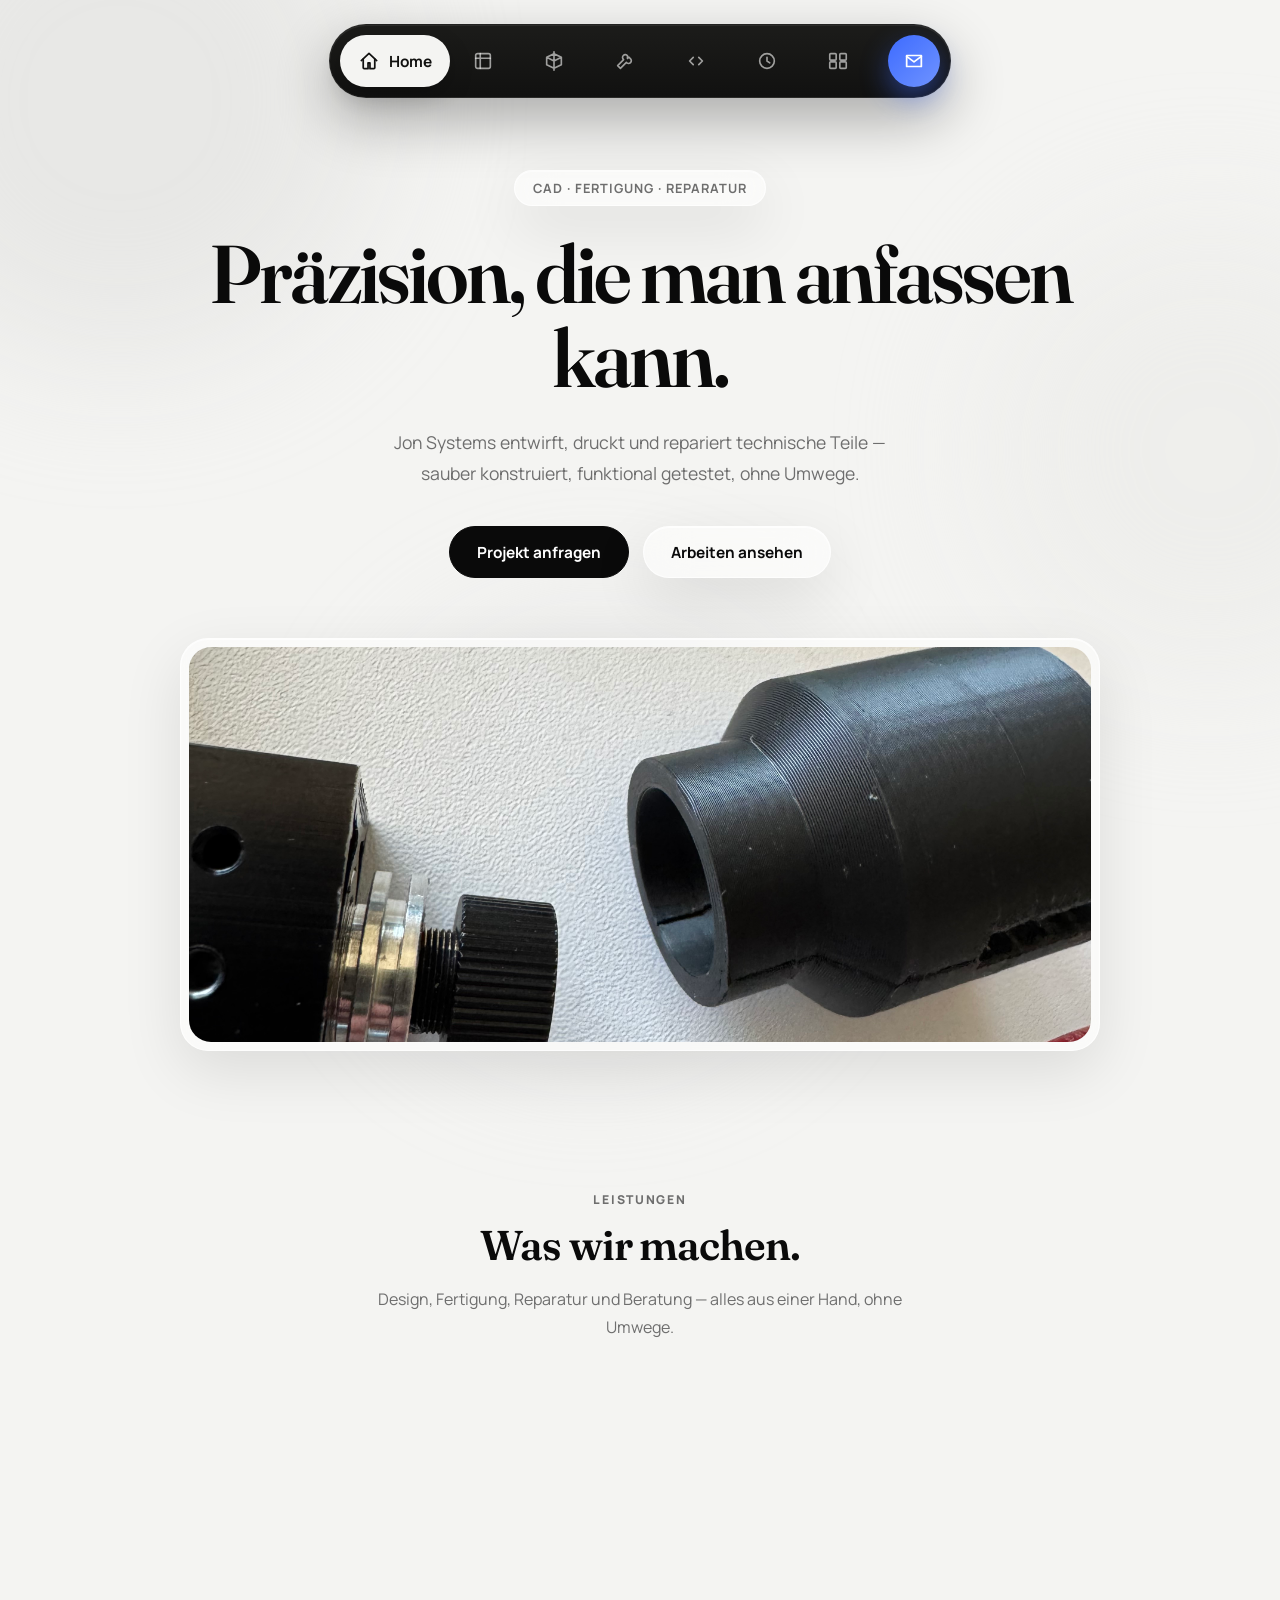
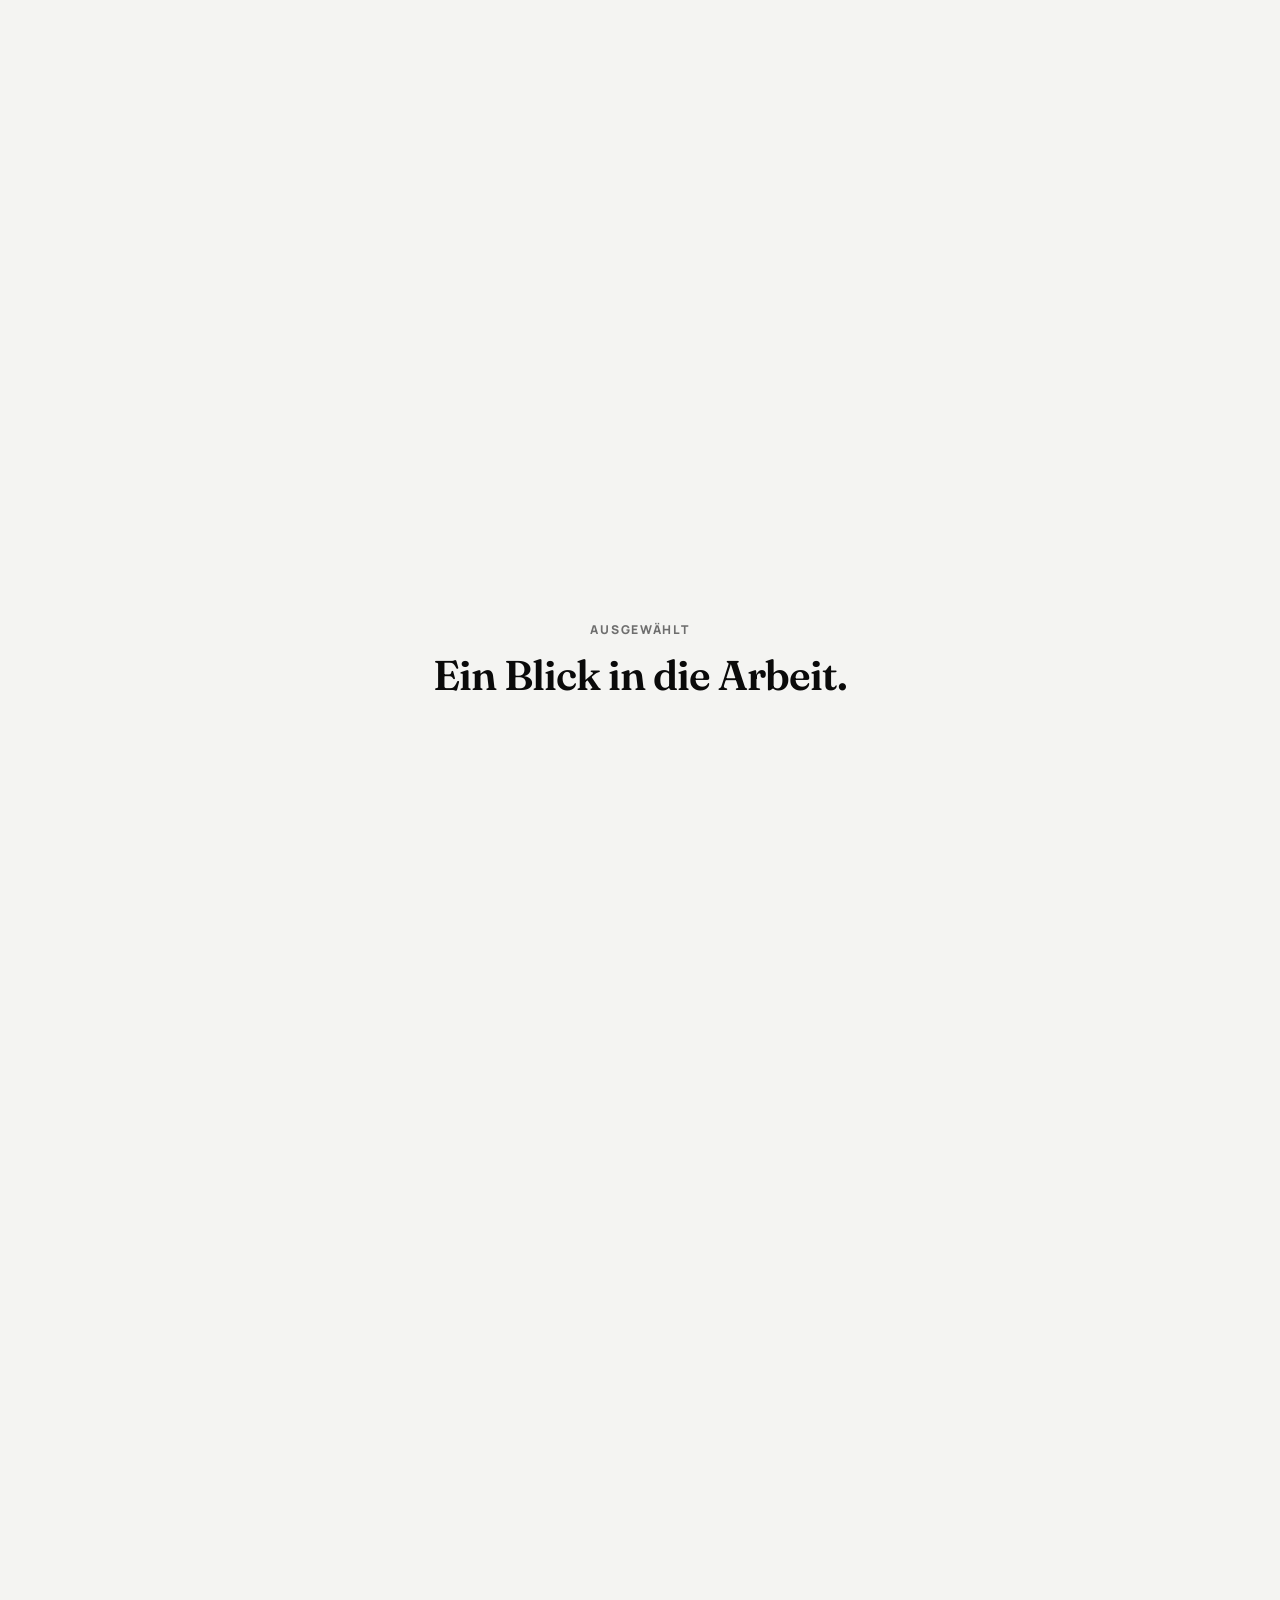
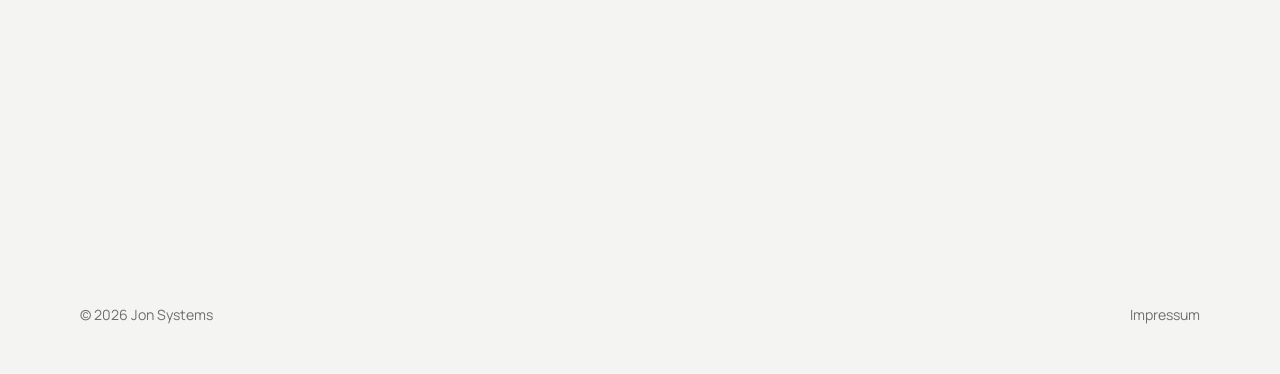
==== commit 2fd8a85b: "HTML: Logo-Ecke und Stack-Layer entfernt, Headline umgeschrieben (Teil 1/3)" ====
--- a/jon systems/index.html
+++ b/jon systems/index.html
@@ -10,49 +10,40 @@
 </head>
 <body data-page="home">
 
-  <a class="nav-logo" href="index.html">
-    <span class="mark">JS</span>
-    Jon Systems
-  </a>
-
   <div class="navstage">
-    <div class="navstack">
-      <div class="layer layer-blue"></div>
-      <div class="layer layer-white"></div>
-      <nav class="navbar">
-        <a class="nav-link" href="index.html" data-page="home">
-          <svg viewBox="0 0 24 24"><path d="M4 11.5 12 4l8 7.5"/><path d="M6 10v9a1 1 0 0 0 1 1h4v-6h2v6h4a1 1 0 0 0 1-1v-9"/></svg>
-          <span class="label">Home</span>
-        </a>
-        <a class="nav-link" href="cadDesign.html" data-page="cad">
-          <svg viewBox="0 0 24 24"><rect x="4" y="4" width="16" height="16" rx="2"/><path d="M4 9h16M9 4v16"/></svg>
-          <span class="label">CAD</span>
-        </a>
-        <a class="nav-link" href="3dPrinting.html" data-page="printing">
-          <svg viewBox="0 0 24 24"><path d="M12 2v20M4 8l8-4 8 4M4 8v8l8 4 8-4V8M4 8l8 4 8-4"/></svg>
-          <span class="label">3D-Druck</span>
-        </a>
-        <a class="nav-link" href="repairs.html" data-page="repairs">
-          <svg viewBox="0 0 24 24"><path d="M14.7 6.3a3 3 0 1 0-4.2 4.2L4 17l3 3 6.5-6.5a3 3 0 1 0 4.2-4.2l-1.5-1.5-1.5 1.5z"/></svg>
-          <span class="label">Reparatur</span>
-        </a>
-        <a class="nav-link" href="programming.html" data-page="programming">
-          <svg viewBox="0 0 24 24"><path d="m9 8-4 4 4 4M15 8l4 4-4 4"/></svg>
-          <span class="label">Code</span>
-        </a>
-        <a class="nav-link" href="consulting.html" data-page="consulting">
-          <svg viewBox="0 0 24 24"><circle cx="12" cy="12" r="8"/><path d="M12 8v4l3 2"/></svg>
-          <span class="label">Beratung</span>
-        </a>
-        <a class="nav-link" href="projects.html" data-page="projects">
-          <svg viewBox="0 0 24 24"><rect x="3" y="4" width="7" height="7" rx="1"/><rect x="14" y="4" width="7" height="7" rx="1"/><rect x="3" y="13" width="7" height="7" rx="1"/><rect x="14" y="13" width="7" height="7" rx="1"/></svg>
-          <span class="label">Projekte</span>
-        </a>
-        <a class="nav-cta-orb" href="contact.html" data-tip="Kontakt">
-          <svg viewBox="0 0 24 24"><path d="M4 6h16v12H4z"/><path d="m4 7 8 6 8-6"/></svg>
-        </a>
-      </nav>
-    </div>
+    <nav class="navbar">
+      <a class="nav-link" href="index.html" data-page="home">
+        <svg viewBox="0 0 24 24"><path d="M4 11.5 12 4l8 7.5"/><path d="M6 10v9a1 1 0 0 0 1 1h4v-6h2v6h4a1 1 0 0 0 1-1v-9"/></svg>
+        <span class="label">Home</span>
+      </a>
+      <a class="nav-link" href="cadDesign.html" data-page="cad">
+        <svg viewBox="0 0 24 24"><rect x="4" y="4" width="16" height="16" rx="2"/><path d="M4 9h16M9 4v16"/></svg>
+        <span class="label">CAD</span>
+      </a>
+      <a class="nav-link" href="3dPrinting.html" data-page="printing">
+        <svg viewBox="0 0 24 24"><path d="M12 2v20M4 8l8-4 8 4M4 8v8l8 4 8-4V8M4 8l8 4 8-4"/></svg>
+        <span class="label">3D-Druck</span>
+      </a>
+      <a class="nav-link" href="repairs.html" data-page="repairs">
+        <svg viewBox="0 0 24 24"><path d="M14.7 6.3a3 3 0 1 0-4.2 4.2L4 17l3 3 6.5-6.5a3 3 0 1 0 4.2-4.2l-1.5-1.5-1.5 1.5z"/></svg>
+        <span class="label">Reparatur</span>
+      </a>
+      <a class="nav-link" href="programming.html" data-page="programming">
+        <svg viewBox="0 0 24 24"><path d="m9 8-4 4 4 4M15 8l4 4-4 4"/></svg>
+        <span class="label">Code</span>
+      </a>
+      <a class="nav-link" href="consulting.html" data-page="consulting">
+        <svg viewBox="0 0 24 24"><circle cx="12" cy="12" r="8"/><path d="M12 8v4l3 2"/></svg>
+        <span class="label">Beratung</span>
+      </a>
+      <a class="nav-link" href="projects.html" data-page="projects">
+        <svg viewBox="0 0 24 24"><rect x="3" y="4" width="7" height="7" rx="1"/><rect x="14" y="4" width="7" height="7" rx="1"/><rect x="3" y="13" width="7" height="7" rx="1"/><rect x="14" y="13" width="7" height="7" rx="1"/></svg>
+        <span class="label">Projekte</span>
+      </a>
+      <a class="nav-cta-orb" href="contact.html" data-tip="Kontakt">
+        <svg viewBox="0 0 24 24"><path d="M4 6h16v12H4z"/><path d="m4 7 8 6 8-6"/></svg>
+      </a>
+    </nav>
   </div>
 
   <div class="blob blob-1"></div>
@@ -82,8 +73,8 @@
     <section class="wrap section" id="services">
       <div class="section-head">
         <span class="kicker">Leistungen</span>
-        <h2>Vier Wege, ein Ergebnis.</h2>
-        <p>Die Website ist um die Arbeit organisiert, die Kunden tatsächlich brauchen: Design, Fertigung, Reparatur und praktische Beratung.</p>
+        <h2>Was wir machen.</h2>
+        <p>Design, Fertigung, Reparatur und Beratung — alles aus einer Hand, ohne Umwege.</p>
       </div>
       <div class="grid cols-3">
         <div class="card glass pop reveal">
--- a/jon systems/site.css
+++ b/jon systems/site.css
@@ -12,7 +12,7 @@
   --nav-dark:#111110;
   --nav-dark-2:#1c1c1a;
   --nav-active-bg:#f4f4f2;
-  --nav-icon-muted:rgba(244,244,242,0.55);
+  --nav-icon-muted:rgba(244,244,242,0.62);
   --nav-blue:#3d6bff;
 }
 *{box-sizing:border-box;}
@@ -60,67 +60,37 @@
 .pop:hover{ transform:translateY(-6px) scale(1.015); box-shadow:0 28px 70px rgba(0,0,0,0.14), inset 0 1px 0 rgba(255,255,255,0.8); }
 
 /* =========================================================
-   NAVBAR — floating stacked-pill icon design
+   NAVBAR — clean floating pill, no gimmicks
    ========================================================= */
 .navstage{
-  position:fixed; top:22px; left:0; right:0; z-index:80;
+  position:fixed; top:24px; left:0; right:0; z-index:80;
   display:flex; justify-content:center; pointer-events:none;
 }
-.navstack{ position:relative; pointer-events:auto; }
-
-.navstack .layer{
-  position:absolute; inset:0;
-  border-radius:999px;
-  z-index:1;
-  opacity:0;
-  animation-duration:1.1s;
-  animation-timing-function:cubic-bezier(0.22, 1, 0.36, 1);
-  animation-fill-mode:forwards;
-}
-.navstack .layer-blue{
-  background:linear-gradient(135deg,#3d6bff,#6f93ff);
-  animation-name:layerSettleBlue;
-  animation-delay:.05s;
-}
-.navstack .layer-white{
-  background:rgba(255,255,255,0.92);
-  animation-name:layerSettleWhite;
-  animation-delay:.12s;
-}
-@keyframes layerSettleBlue{
-  0%{ opacity:0; transform:translateY(0) rotate(0deg) scale(1); }
-  35%{ opacity:.85; transform:translateY(16px) rotate(-3deg) scale(0.96); }
-  100%{ opacity:0; transform:translateY(0) rotate(0deg) scale(1); }
-}
-@keyframes layerSettleWhite{
-  0%{ opacity:0; transform:translateY(0) rotate(0deg) scale(1); }
-  35%{ opacity:.9; transform:translateY(9px) rotate(3deg) scale(0.98); }
-  100%{ opacity:0; transform:translateY(0) rotate(0deg) scale(1); }
-}
 
 .navbar{
-  position:relative; z-index:2;
-  display:flex; align-items:center; gap:2px;
-  padding:8px;
+  position:relative;
+  pointer-events:auto;
+  display:flex; align-items:center; gap:4px;
+  padding:10px;
   border-radius:999px;
   background:linear-gradient(180deg, var(--nav-dark-2), var(--nav-dark));
-  box-shadow:0 20px 50px rgba(0,0,0,0.28), inset 0 1px 0 rgba(255,255,255,0.06);
-  border:1px solid rgba(255,255,255,0.06);
+  box-shadow:0 22px 55px rgba(0,0,0,0.30), inset 0 1px 0 rgba(255,255,255,0.07);
+  border:1px solid rgba(255,255,255,0.07);
 }
 
 .navbar a.nav-link{
   position:relative;
-  display:flex; align-items:center; gap:8px;
-  height:44px; padding:0 14px;
+  display:flex; align-items:center; gap:9px;
+  height:52px; padding:0 18px;
   border-radius:999px;
   text-decoration:none;
   color:var(--nav-icon-muted);
-  font-weight:700; font-size:0.86rem;
+  font-weight:700; font-size:0.96rem;
   white-space:nowrap;
   transition:color .35s ease, background .35s var(--pop-ease), padding .35s var(--pop-ease), transform .3s ease;
 }
 .navbar a.nav-link svg{
-  width:19px; height:19px; flex:none;
+  width:22px; height:22px; flex:none;
   stroke:currentColor; fill:none; stroke-width:1.8;
   stroke-linecap:round; stroke-linejoin:round;
   transition:transform .35s var(--pop-ease);
@@ -132,88 +102,66 @@
 }
 .navbar a.nav-link:hover{
   color:#fff;
-  background:rgba(255,255,255,0.08);
+  background:rgba(255,255,255,0.09);
   transform:translateY(-2px);
 }
-.navbar a.nav-link:hover svg{ transform:scale(1.12); }
+.navbar a.nav-link:hover svg{ transform:scale(1.1); }
+.navbar a.nav-link:hover .label{ max-width:140px; opacity:1; }
 .navbar a.nav-link.active{
   color:var(--nav-dark);
   background:var(--nav-active-bg);
-  box-shadow:0 8px 20px rgba(0,0,0,0.18);
+  box-shadow:0 10px 24px rgba(0,0,0,0.2);
 }
 .navbar a.nav-link.active .label{ max-width:140px; opacity:1; }
 .navbar a.nav-link.active svg{ transform:scale(1.05); }
 
 .navbar .nav-cta-orb{
   position:relative;
-  margin-left:6px;
-  width:44px; height:44px;
+  margin-left:8px;
+  width:52px; height:52px;
   display:flex; align-items:center; justify-content:center;
   border-radius:50%;
   background:linear-gradient(135deg, var(--nav-blue), #6f93ff);
   color:#fff;
   text-decoration:none;
-  box-shadow:0 10px 26px rgba(61,107,255,0.45);
-  transform:translateY(-6px);
+  box-shadow:0 12px 28px rgba(61,107,255,0.45);
   transition:transform .4s var(--pop-ease), box-shadow .4s ease;
 }
 .navbar .nav-cta-orb svg{
-  width:19px; height:19px;
+  width:22px; height:22px;
   stroke:#fff; fill:none; stroke-width:1.9;
   stroke-linecap:round; stroke-linejoin:round;
 }
 .navbar .nav-cta-orb:hover{
-  transform:translateY(-10px) scale(1.06);
-  box-shadow:0 16px 34px rgba(61,107,255,0.55);
+  transform:translateY(-4px) scale(1.06);
+  box-shadow:0 18px 36px rgba(61,107,255,0.55);
 }
 .navbar .nav-cta-orb::after{
   content:attr(data-tip);
-  position:absolute; top:120%; left:50%; transform:translateX(-50%) translateY(4px);
+  position:absolute; top:130%; left:50%; transform:translateX(-50%) translateY(4px);
   background:var(--nav-dark); color:#fff;
-  font-size:0.72rem; font-weight:700; white-space:nowrap;
-  padding:6px 10px; border-radius:8px;
+  font-size:0.74rem; font-weight:700; white-space:nowrap;
+  padding:6px 11px; border-radius:8px;
   opacity:0; pointer-events:none;
   transition:opacity .25s ease, transform .25s ease;
 }
 .navbar .nav-cta-orb:hover::after{ opacity:1; transform:translateX(-50%) translateY(0); }
 
-.nav-logo{
-  position:fixed; top:22px; left:24px; z-index:81;
-  display:none;
-  align-items:center; gap:8px;
-  padding:10px 18px 10px 12px;
-  border-radius:999px;
-  background:rgba(255,255,255,0.7);
-  backdrop-filter:blur(18px) saturate(160%);
-  -webkit-backdrop-filter:blur(18px) saturate(160%);
-  border:1px solid rgba(255,255,255,0.7);
-  box-shadow:0 14px 34px rgba(0,0,0,0.10);
-  text-decoration:none; color:var(--ink);
-  font-family:'Fraunces',serif; font-weight:600; font-size:0.98rem;
-}
-.nav-logo .mark{
-  width:26px; height:26px; border-radius:50%;
-  background:var(--ink); color:#fff;
-  display:flex; align-items:center; justify-content:center;
-  font-family:'Manrope',sans-serif; font-weight:800; font-size:0.78rem;
-}
-@media(min-width:980px){ .nav-logo{ display:flex; } }
-
-@media(max-width:860px){
-  .navbar a.nav-link{ padding:0 11px; height:42px; }
+@media(max-width:900px){
+  .navbar a.nav-link{ padding:0 13px; height:48px; }
   .navbar a.nav-link .label{ display:none; }
-  .navbar a.nav-link.active{ padding:0 16px; }
+  .navbar a.nav-link.active{ padding:0 18px; }
   .navbar a.nav-link.active .label{ display:inline; max-width:100px; }
 }
-@media(max-width:620px){
+@media(max-width:640px){
   .navstage{ top:14px; }
-  .navbar{ gap:0; padding:6px; }
-  .navbar a.nav-link{ padding:0 9px; height:40px; }
-  .navbar .nav-cta-orb{ width:40px; height:40px; margin-left:4px; }
+  .navbar{ gap:0; padding:7px; }
+  .navbar a.nav-link{ padding:0 10px; height:44px; }
+  .navbar .nav-cta-orb{ width:44px; height:44px; margin-left:4px; }
 }
 
 /* ---------- hero (home, large) ---------- */
-.hero{ padding:160px 0 40px; text-align:center; }
+.hero{ padding:170px 0 40px; text-align:center; }
 .eyebrow{
   display:inline-flex; align-items:center; gap:8px; margin:0 0 26px;
   padding:0.5rem 1.1rem; border-radius:999px;
@@ -230,7 +178,7 @@
 .actions{ margin-top:38px; display:flex; justify-content:center; flex-wrap:wrap; gap:14px; }
 
 /* ---------- page hero (subpages, smaller) ---------- */
-.page-hero{ padding:160px 0 60px; }
+.page-hero{ padding:170px 0 60px; }
 .page-hero .eyebrow{ margin-bottom:22px; }
 .page-hero h1{
   margin:0; max-width:20ch;
@@ -404,6 +352,6 @@
 .legal-block a{ color:var(--ink); text-decoration:underline; }
 
 @media(max-width:720px){
-  .hero{ padding-top:140px; }
-  .page-hero{ padding-top:130px; }
-}
+  .hero{ padding-top:150px; }
+  .page-hero{ padding-top:140px; }
+}
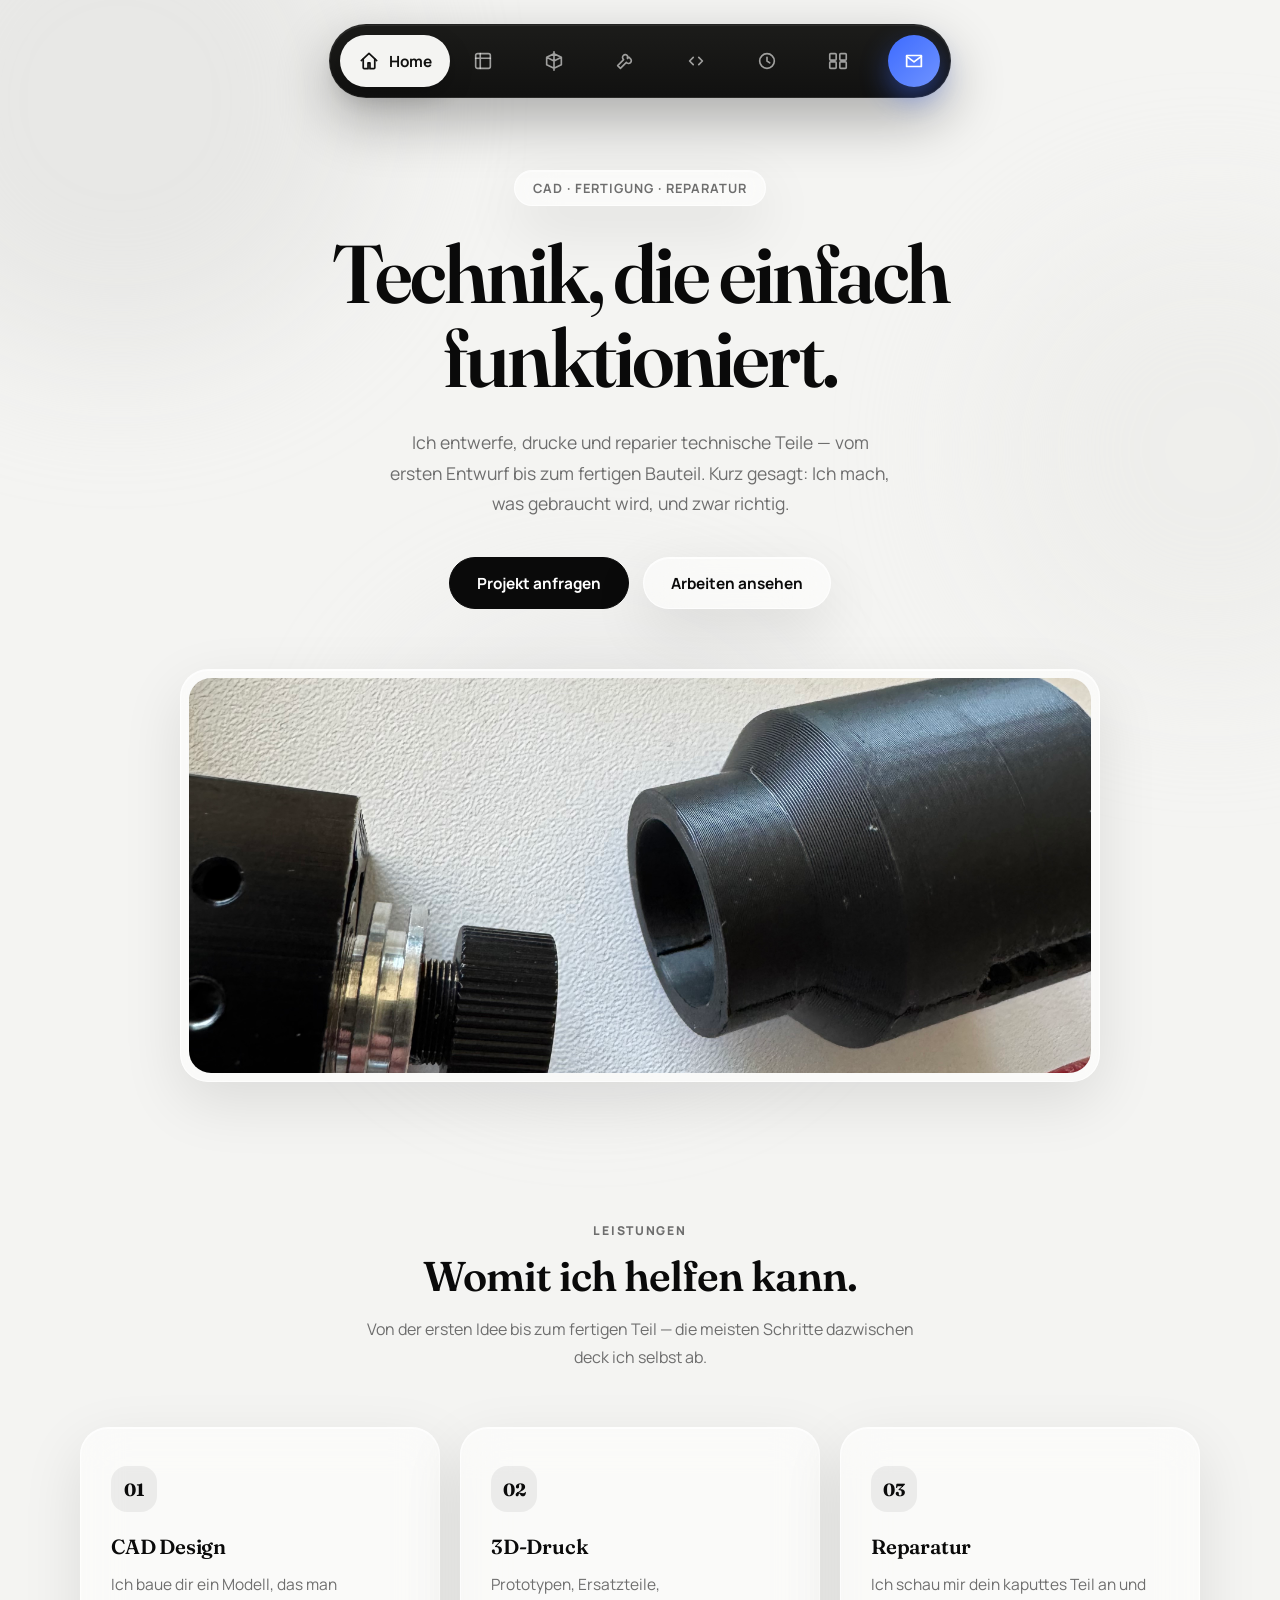
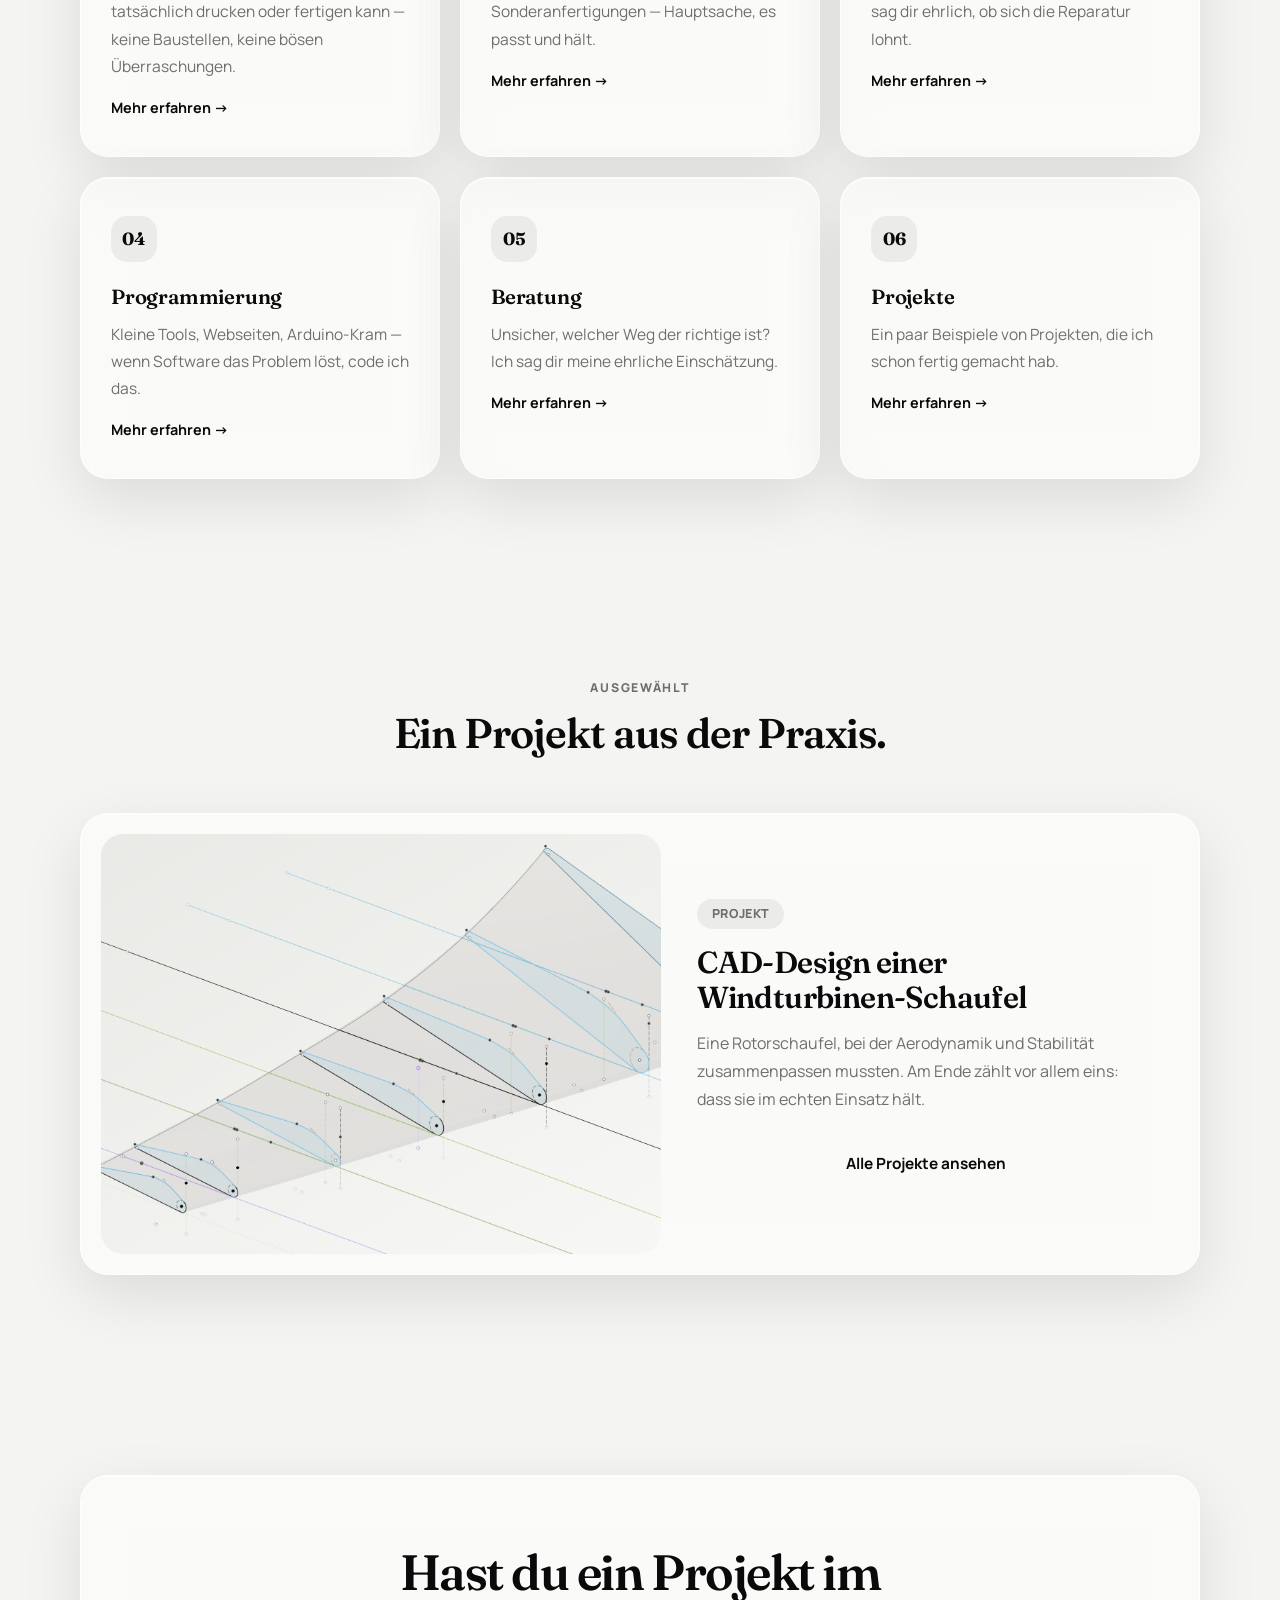
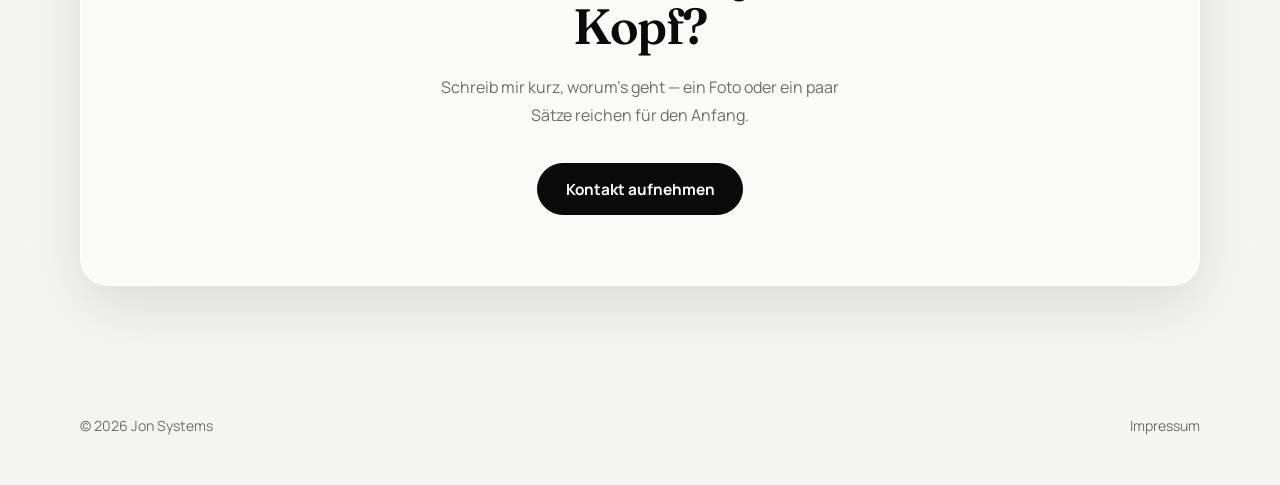
==== commit 9e8c8eb2: "Texte humanisiert: weg von KI-Marketing-Sprache, Ich-Perspektive (Teil 1/3)" ====
--- a/jon systems/index.html
+++ b/jon systems/index.html
@@ -52,10 +52,10 @@
 
   <header class="wrap hero">
     <span class="eyebrow glass pop">CAD · Fertigung · Reparatur</span>
-    <h1>Präzision, die man anfassen kann.</h1>
+    <h1>Technik, die einfach funktioniert.</h1>
     <p class="lead">
-      Jon Systems entwirft, druckt und repariert technische Teile —
-      sauber konstruiert, funktional getestet, ohne Umwege.
+      Ich entwerfe, drucke und reparier technische Teile — vom ersten Entwurf
+      bis zum fertigen Bauteil. Kurz gesagt: Ich mach, was gebraucht wird, und zwar richtig.
     </p>
     <div class="actions">
       <a class="button primary" href="contact.html">Projekt anfragen</a>
@@ -73,44 +73,44 @@
     <section class="wrap section" id="services">
       <div class="section-head">
         <span class="kicker">Leistungen</span>
-        <h2>Was wir machen.</h2>
-        <p>Design, Fertigung, Reparatur und Beratung — alles aus einer Hand, ohne Umwege.</p>
+        <h2>Womit ich helfen kann.</h2>
+        <p>Von der ersten Idee bis zum fertigen Teil — die meisten Schritte dazwischen deck ich selbst ab.</p>
       </div>
       <div class="grid cols-3">
         <div class="card glass pop reveal">
           <div class="icon">01</div>
           <h3>CAD Design</h3>
-          <p>Saubere Modelle und technische Logik, vorbereitet für Druck, Bearbeitung oder Prüfung.</p>
+          <p>Ich baue dir ein Modell, das man tatsächlich drucken oder fertigen kann — keine Baustellen, keine bösen Überraschungen.</p>
           <a class="card-link" href="cadDesign.html">Mehr erfahren →</a>
         </div>
         <div class="card glass pop reveal">
           <div class="icon">02</div>
           <h3>3D-Druck</h3>
-          <p>Schnelle Prototypen und individuelle Teile mit Fokus auf Passform, Funktion und Finish.</p>
+          <p>Prototypen, Ersatzteile, Sonderanfertigungen — Hauptsache, es passt und hält.</p>
           <a class="card-link" href="3dPrinting.html">Mehr erfahren →</a>
         </div>
         <div class="card glass pop reveal">
           <div class="icon">03</div>
           <h3>Reparatur</h3>
-          <p>Bewertung, Diagnose und Instandsetzung für alles, was sich sinnvoll retten lässt.</p>
+          <p>Ich schau mir dein kaputtes Teil an und sag dir ehrlich, ob sich die Reparatur lohnt.</p>
           <a class="card-link" href="repairs.html">Mehr erfahren →</a>
         </div>
         <div class="card glass pop reveal">
           <div class="icon">04</div>
           <h3>Programmierung</h3>
-          <p>Automatisierung, Web-Tools, Embedded-Projekte und kleine technische Softwarejobs.</p>
+          <p>Kleine Tools, Webseiten, Arduino-Kram — wenn Software das Problem löst, code ich das.</p>
           <a class="card-link" href="programming.html">Mehr erfahren →</a>
         </div>
         <div class="card glass pop reveal">
           <div class="icon">05</div>
           <h3>Beratung</h3>
-          <p>Weniger Unsicherheit, mehr Richtung — eine klare Empfehlung statt generischer Ratschläge.</p>
+          <p>Unsicher, welcher Weg der richtige ist? Ich sag dir meine ehrliche Einschätzung.</p>
           <a class="card-link" href="consulting.html">Mehr erfahren →</a>
         </div>
         <div class="card glass pop reveal">
           <div class="icon">06</div>
           <h3>Projekte</h3>
-          <p>Eine Auswahl abgeschlossener Arbeiten aus CAD, Druck, Reparatur und Installation.</p>
+          <p>Ein paar Beispiele von Projekten, die ich schon fertig gemacht hab.</p>
           <a class="card-link" href="projects.html">Mehr erfahren →</a>
         </div>
       </div>
@@ -119,7 +119,7 @@
     <section class="wrap section" id="work">
       <div class="section-head">
         <span class="kicker">Ausgewählt</span>
-        <h2>Ein Blick in die Arbeit.</h2>
+        <h2>Ein Projekt aus der Praxis.</h2>
       </div>
       <div class="feature glass pop reveal">
         <div class="feature-media">
@@ -128,7 +128,7 @@
         <div class="feature-text">
           <span class="tag">Projekt</span>
           <h3>CAD-Design einer Windturbinen-Schaufel</h3>
-          <p>Entwicklung einer Rotorschaufel mit optimierten aerodynamischen Eigenschaften und struktureller Stabilität — sauber dimensioniert, praxisnah umgesetzt.</p>
+          <p>Eine Rotorschaufel, bei der Aerodynamik und Stabilität zusammenpassen mussten. Am Ende zählt vor allem eins: dass sie im echten Einsatz hält.</p>
           <a class="button secondary" href="projects.html">Alle Projekte ansehen</a>
         </div>
       </div>
@@ -136,8 +136,8 @@
 
     <section class="wrap section" id="contact">
       <div class="cta-panel glass pop reveal">
-        <h2>Bereit für ein Projekt?</h2>
-        <p>Kurze Nachricht genügt — Skizze, Foto oder ein paar Sätze zur Idee reichen für den ersten Schritt.</p>
+        <h2>Hast du ein Projekt im Kopf?</h2>
+        <p>Schreib mir kurz, worum's geht — ein Foto oder ein paar Sätze reichen für den Anfang.</p>
         <div class="actions">
           <a class="button primary" href="contact.html">Kontakt aufnehmen</a>
         </div>
